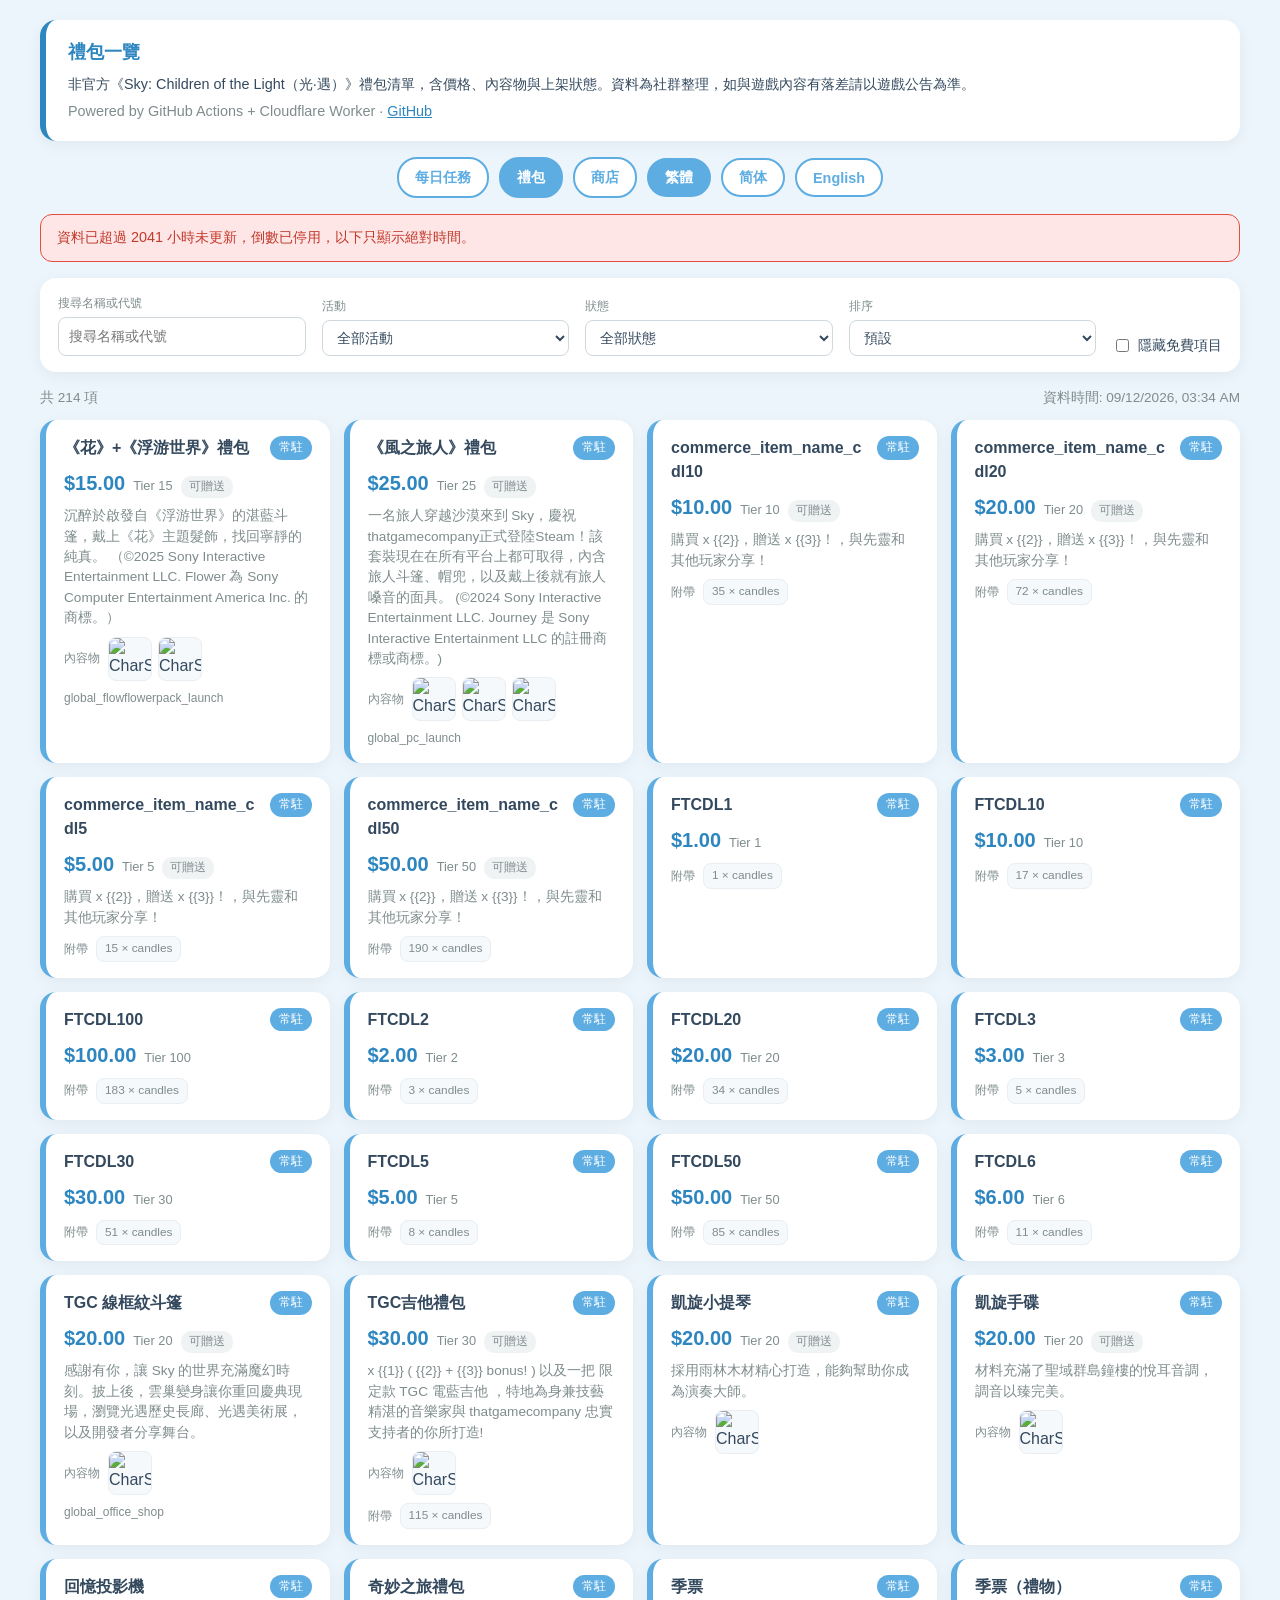
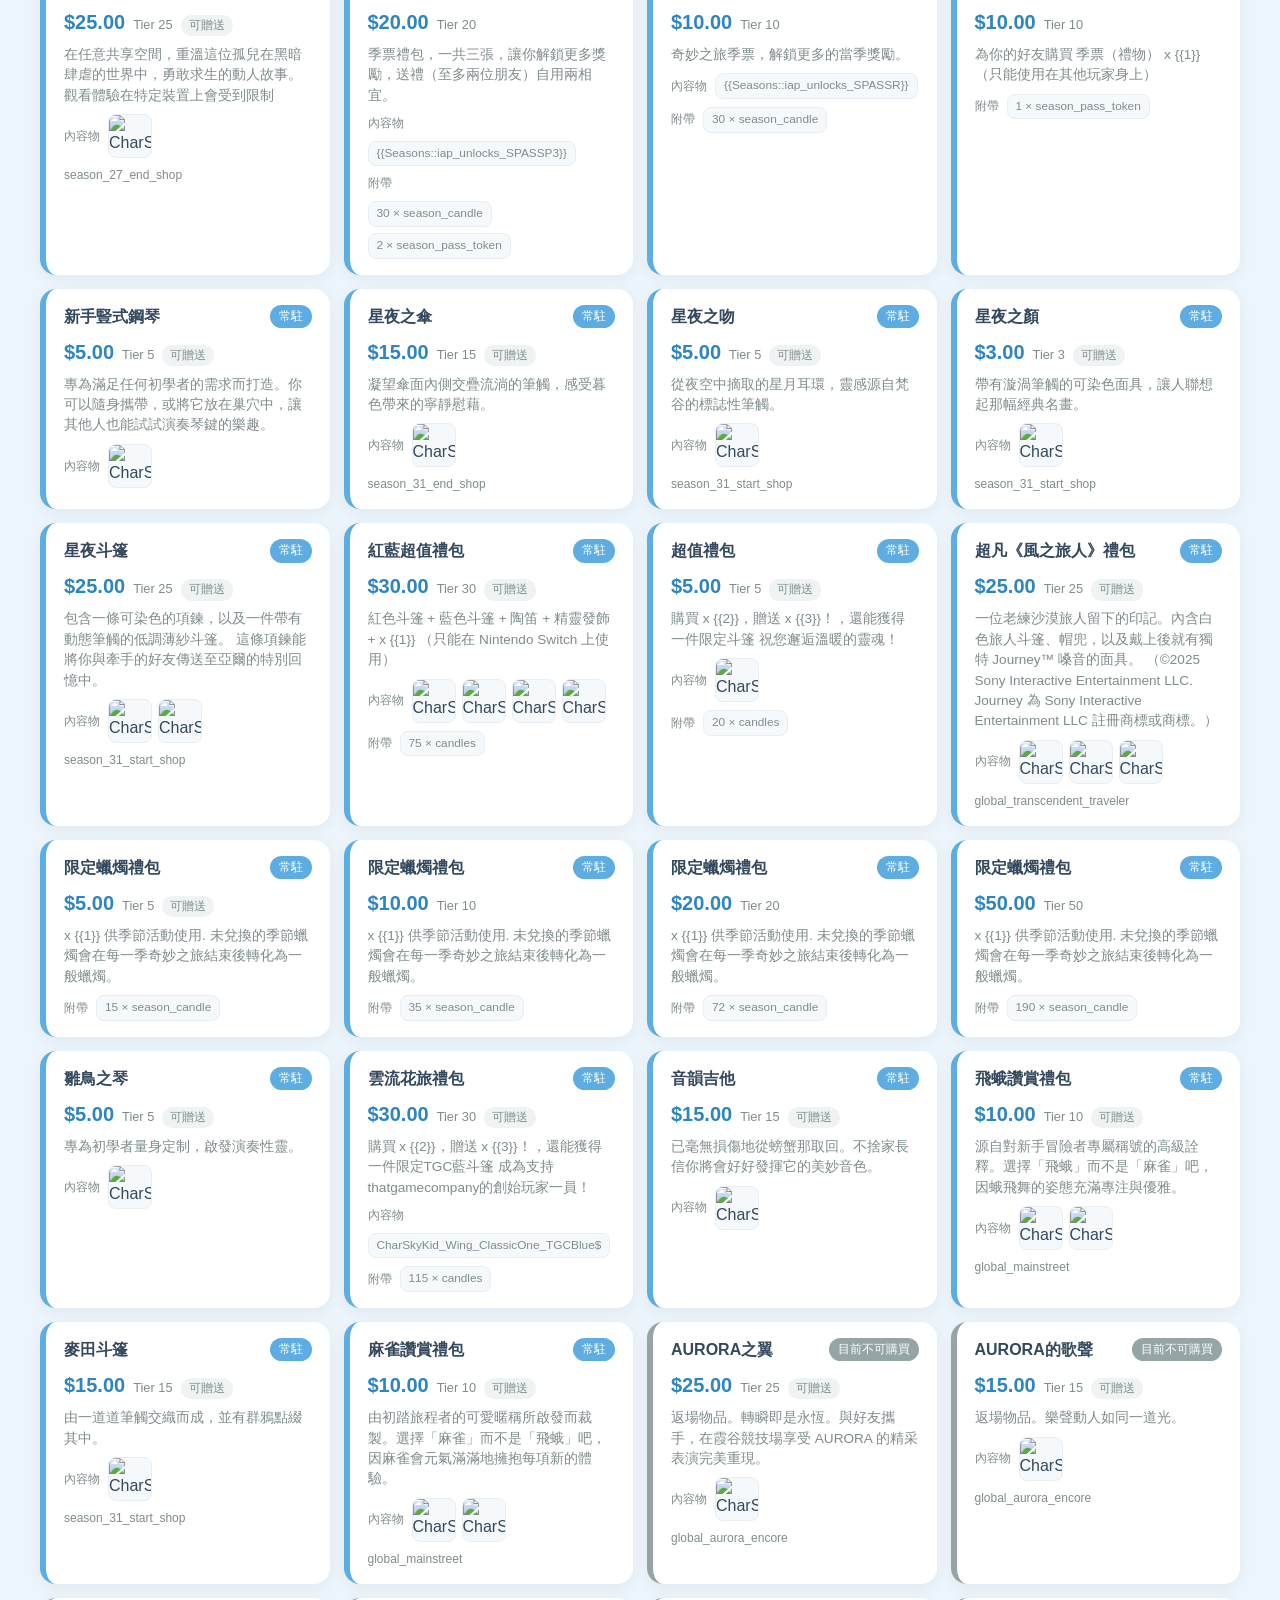
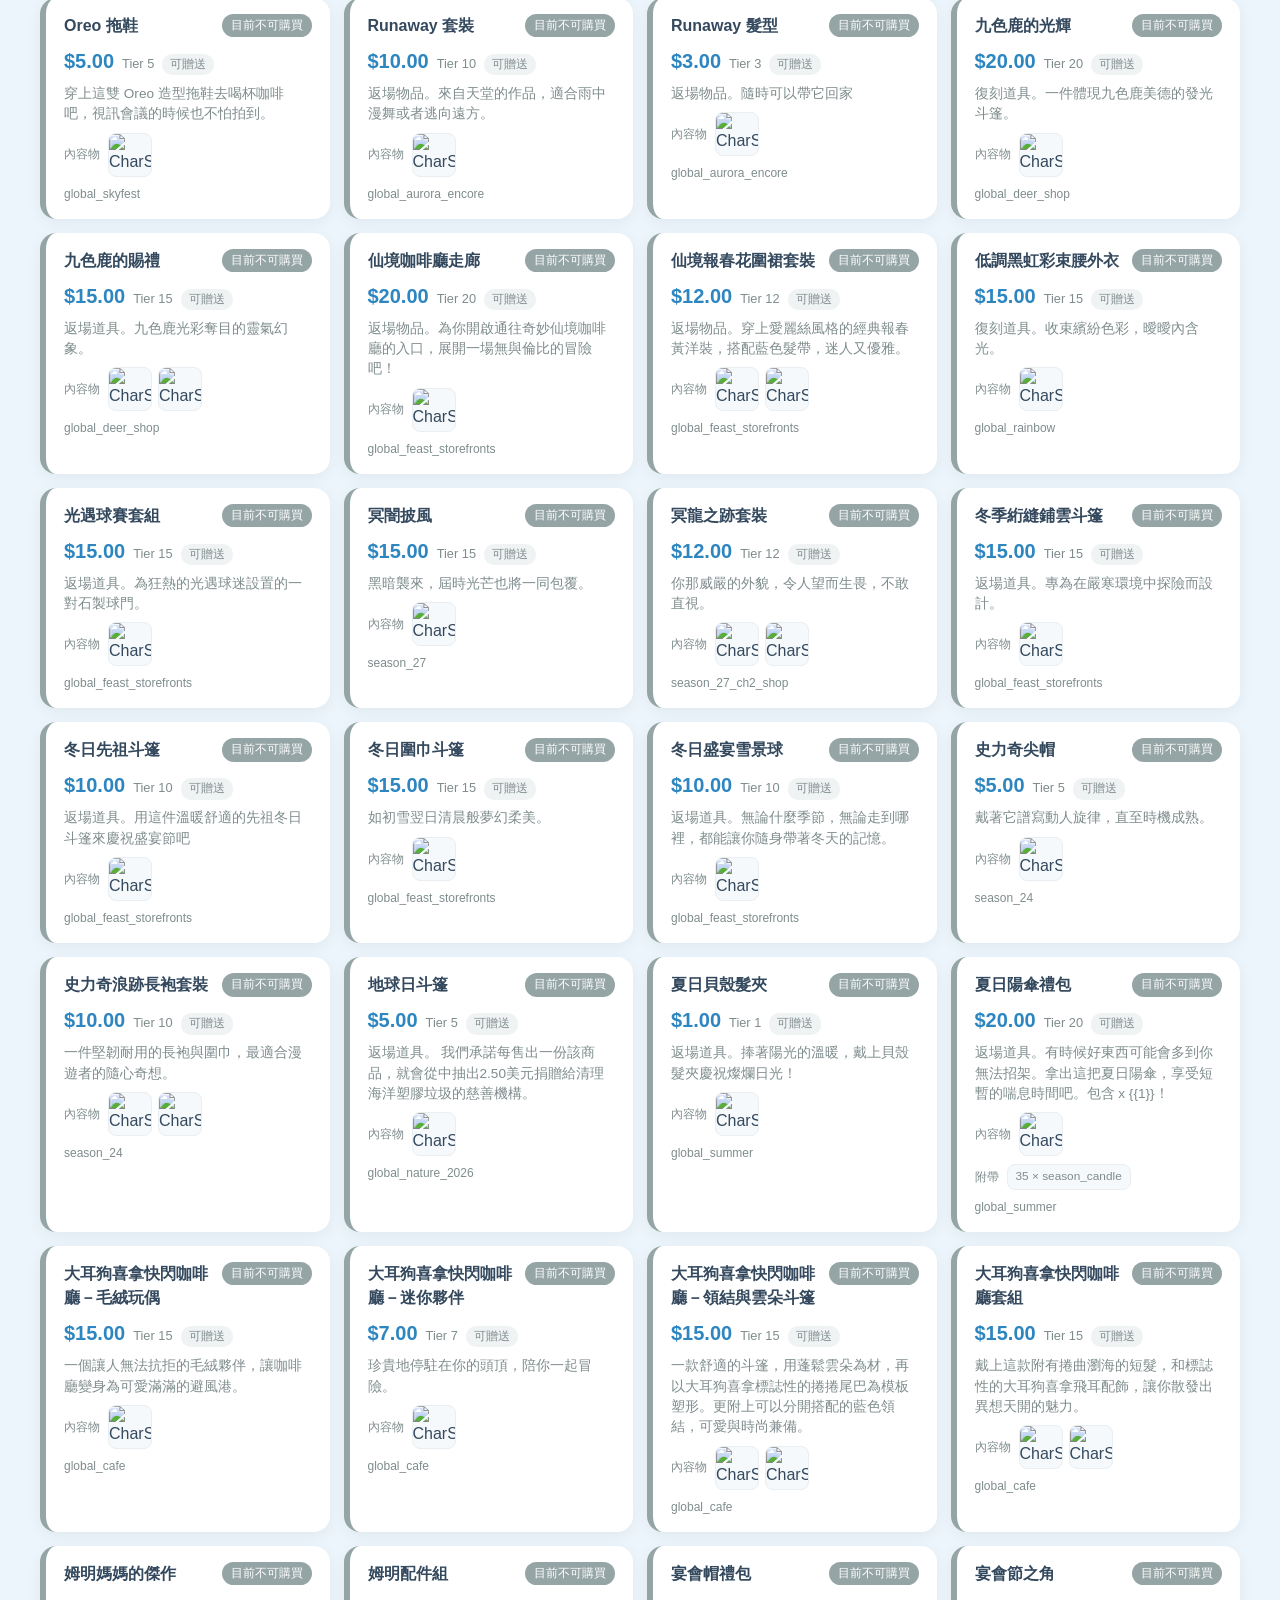
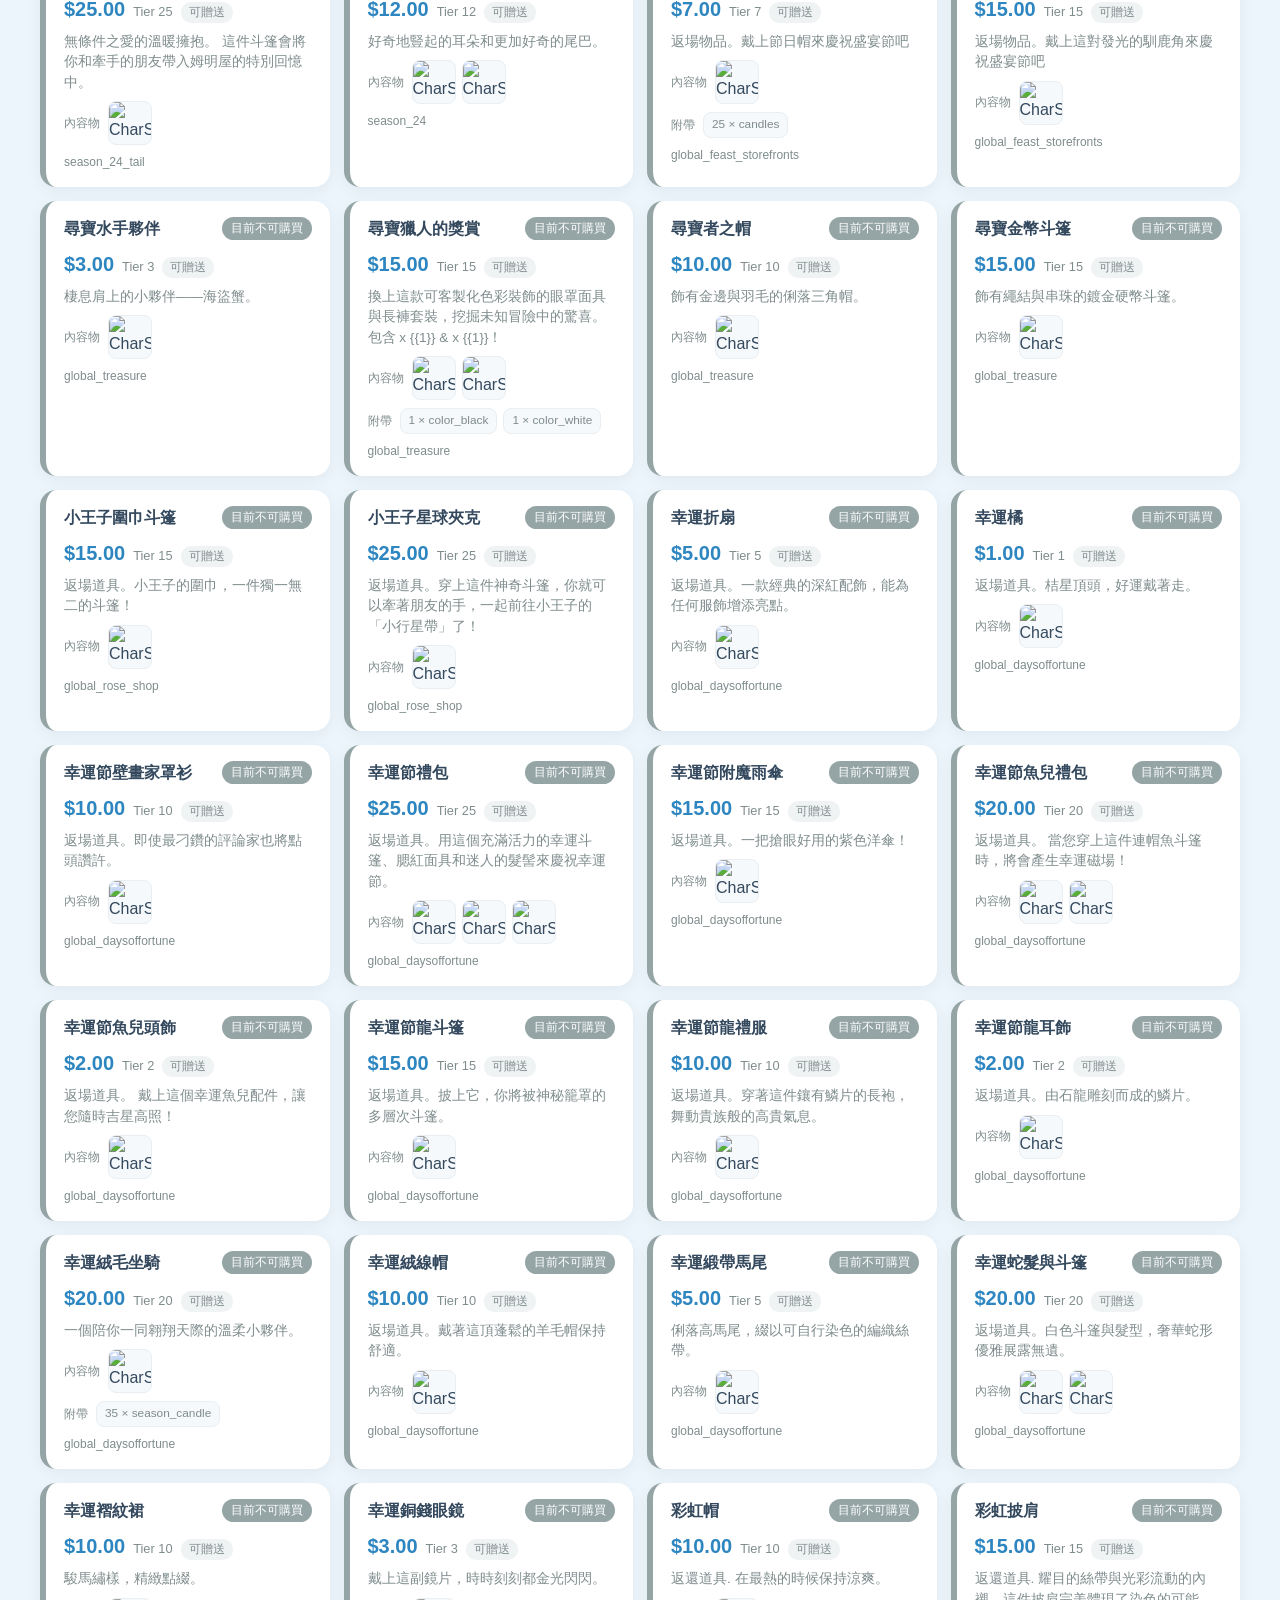
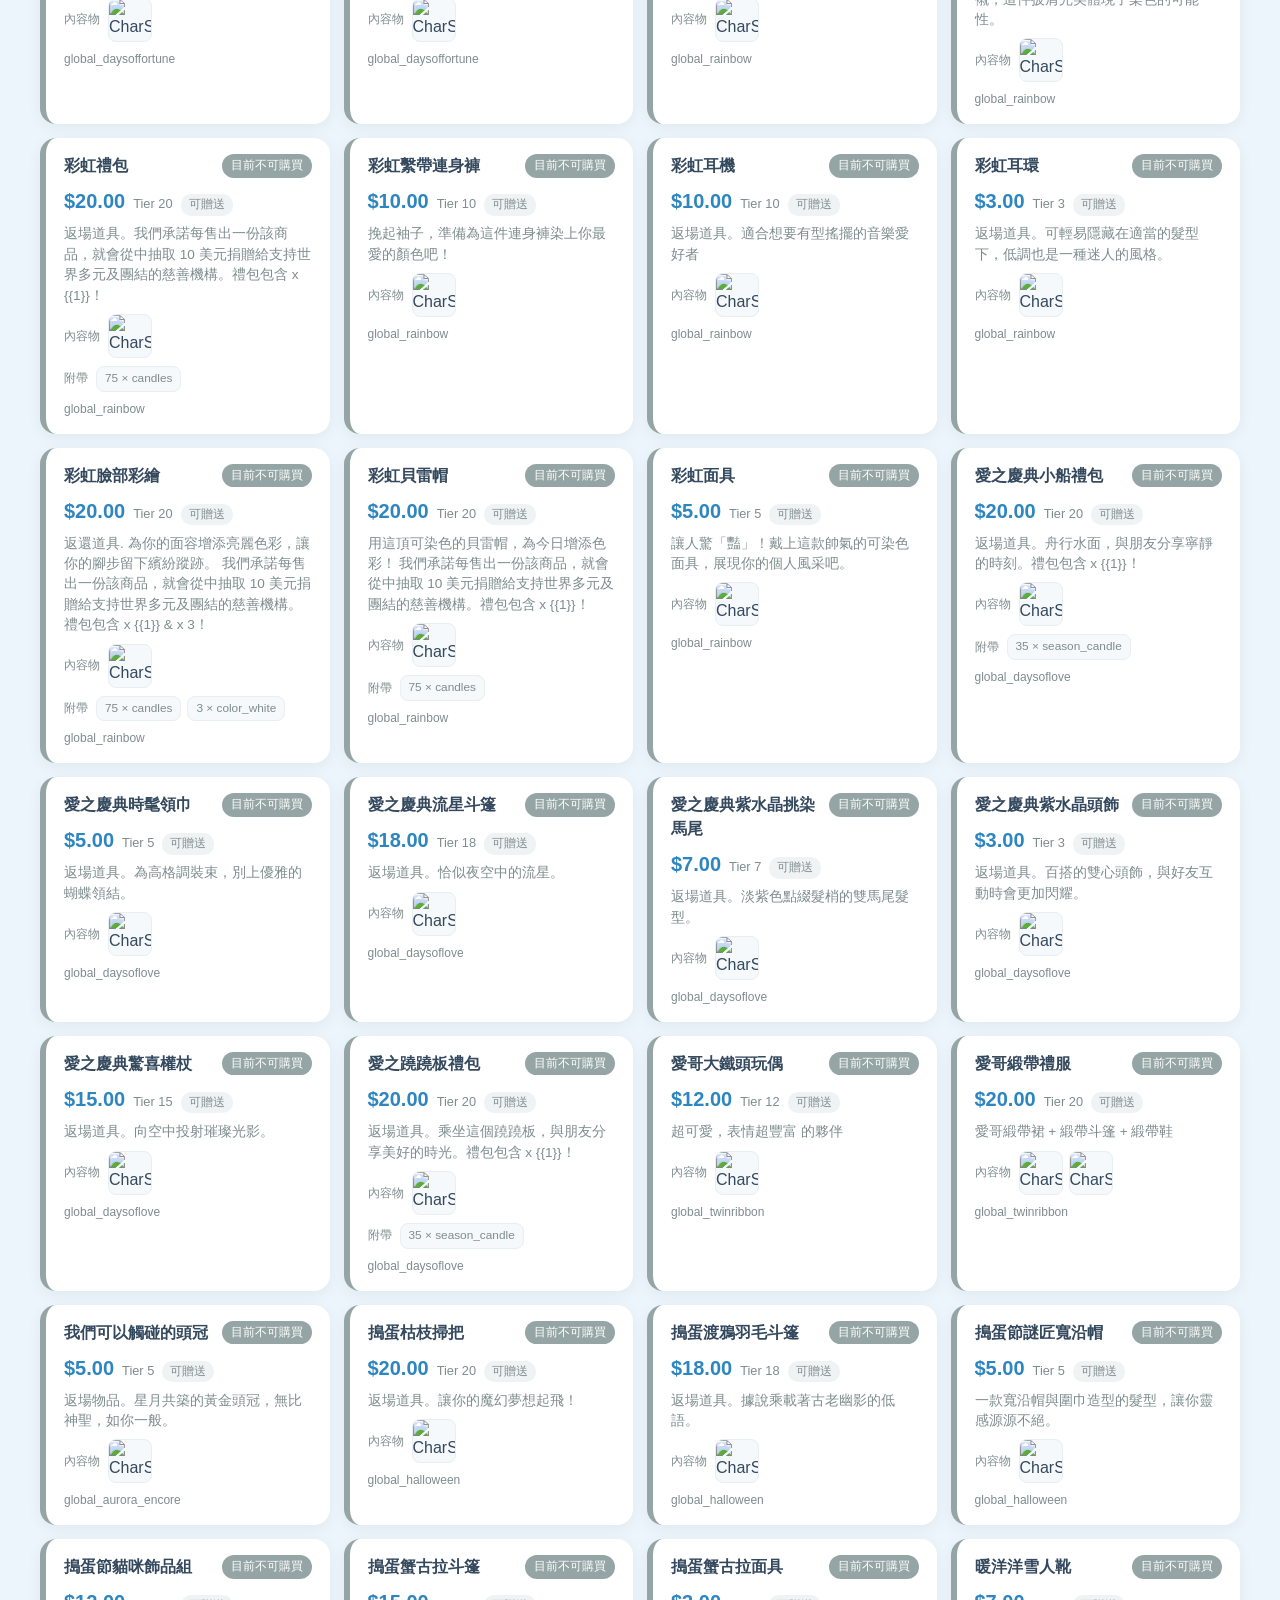
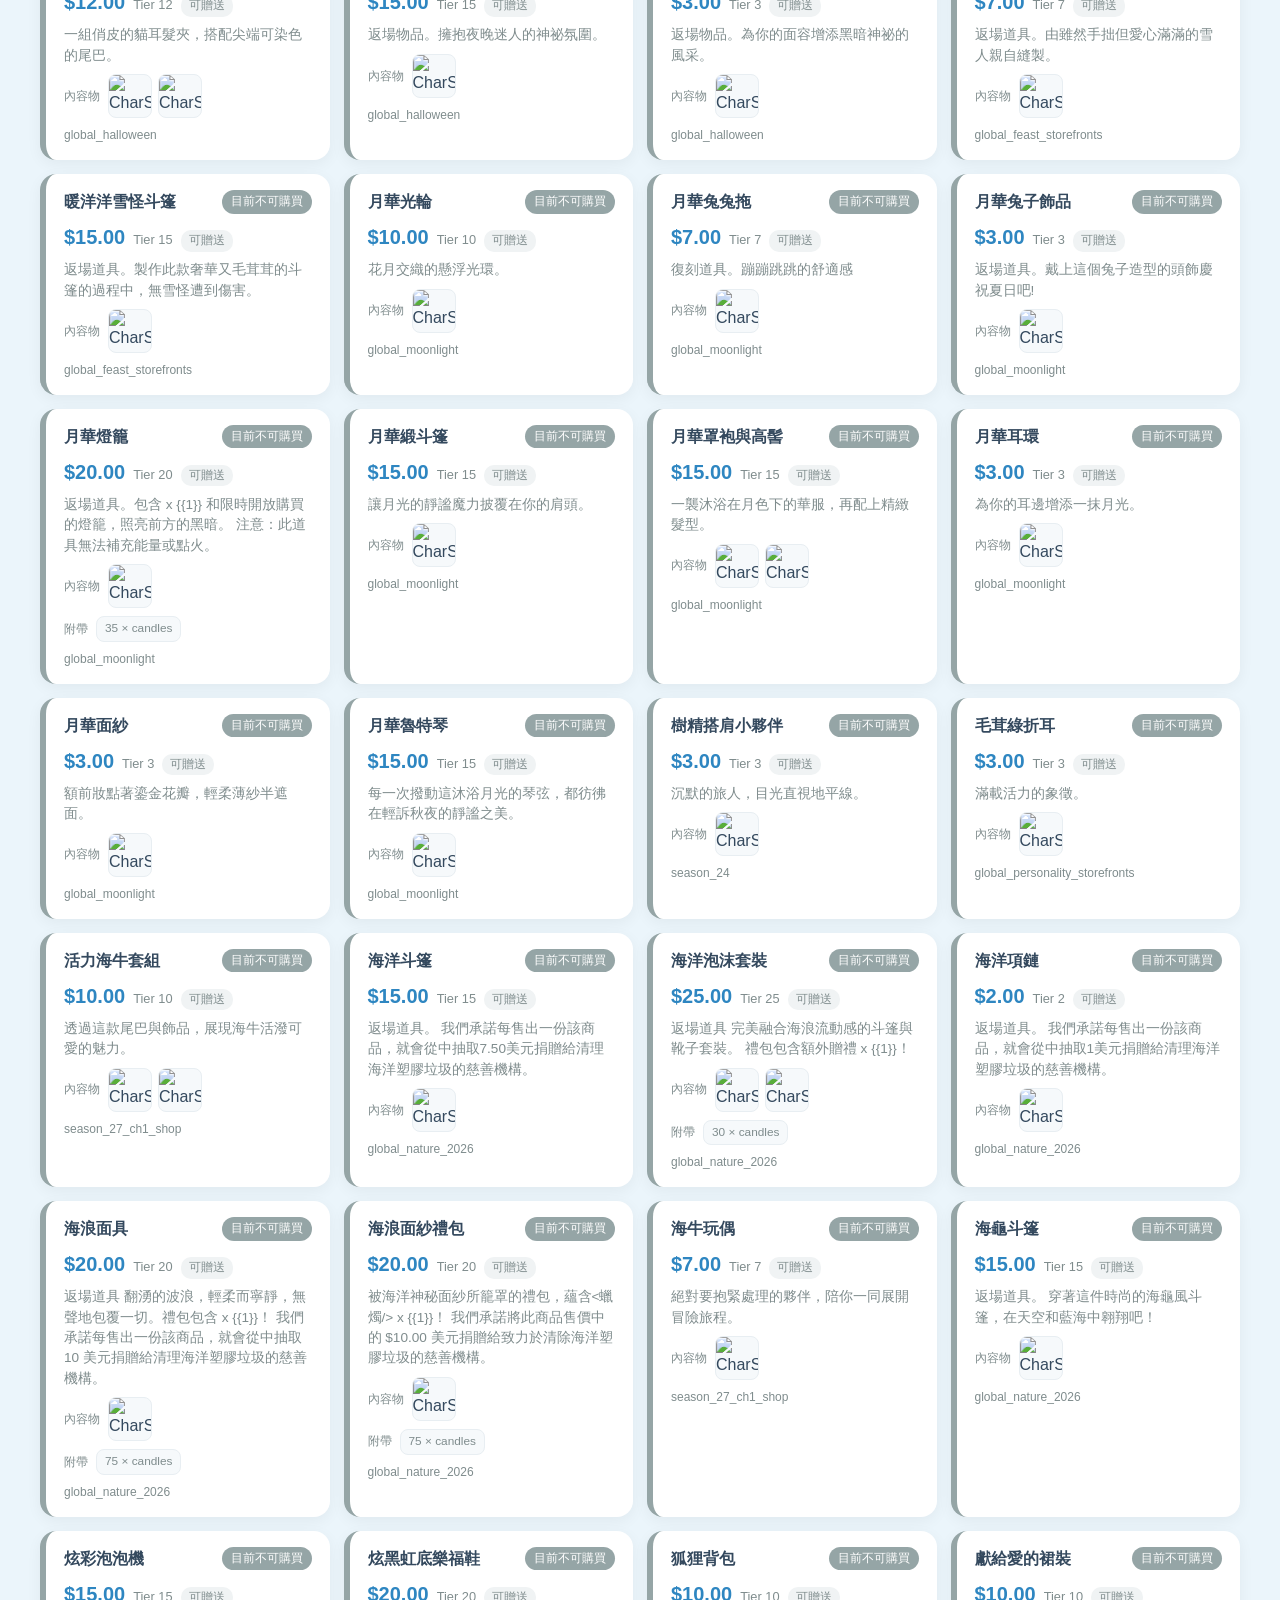
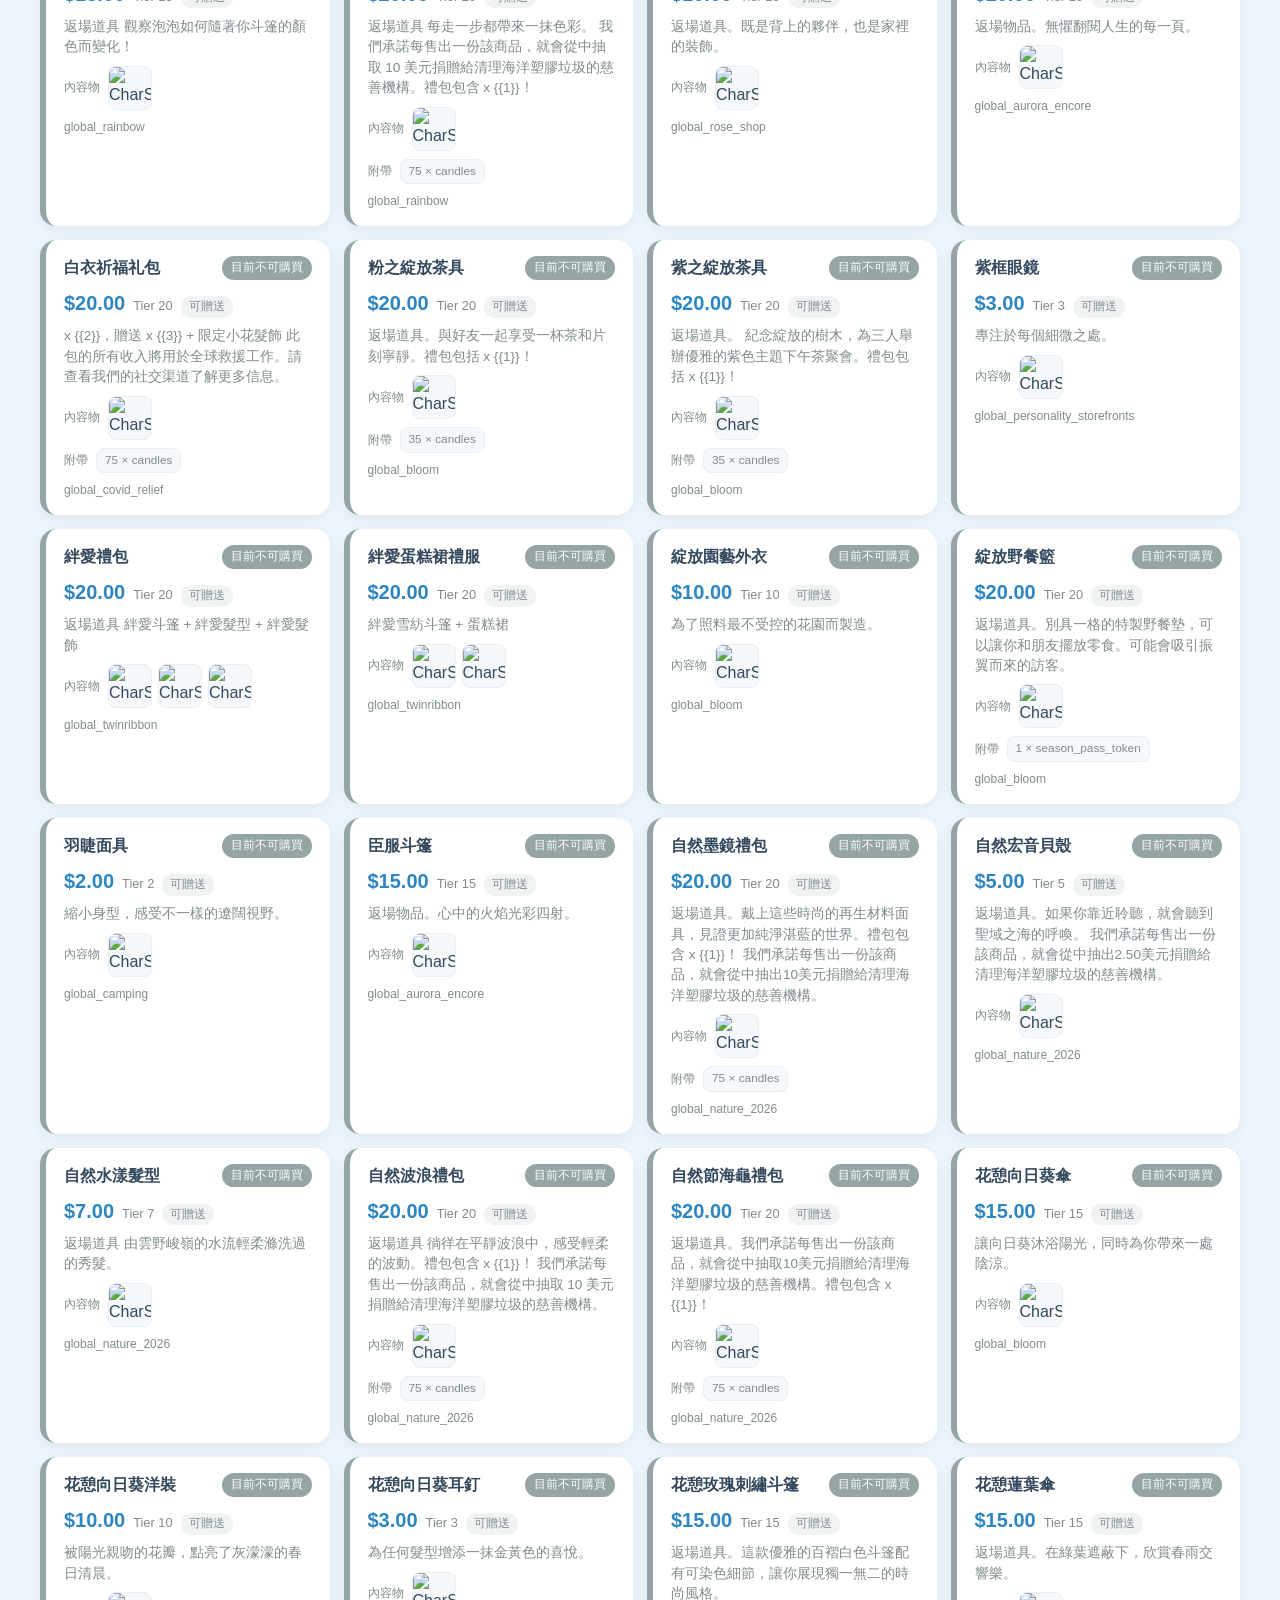
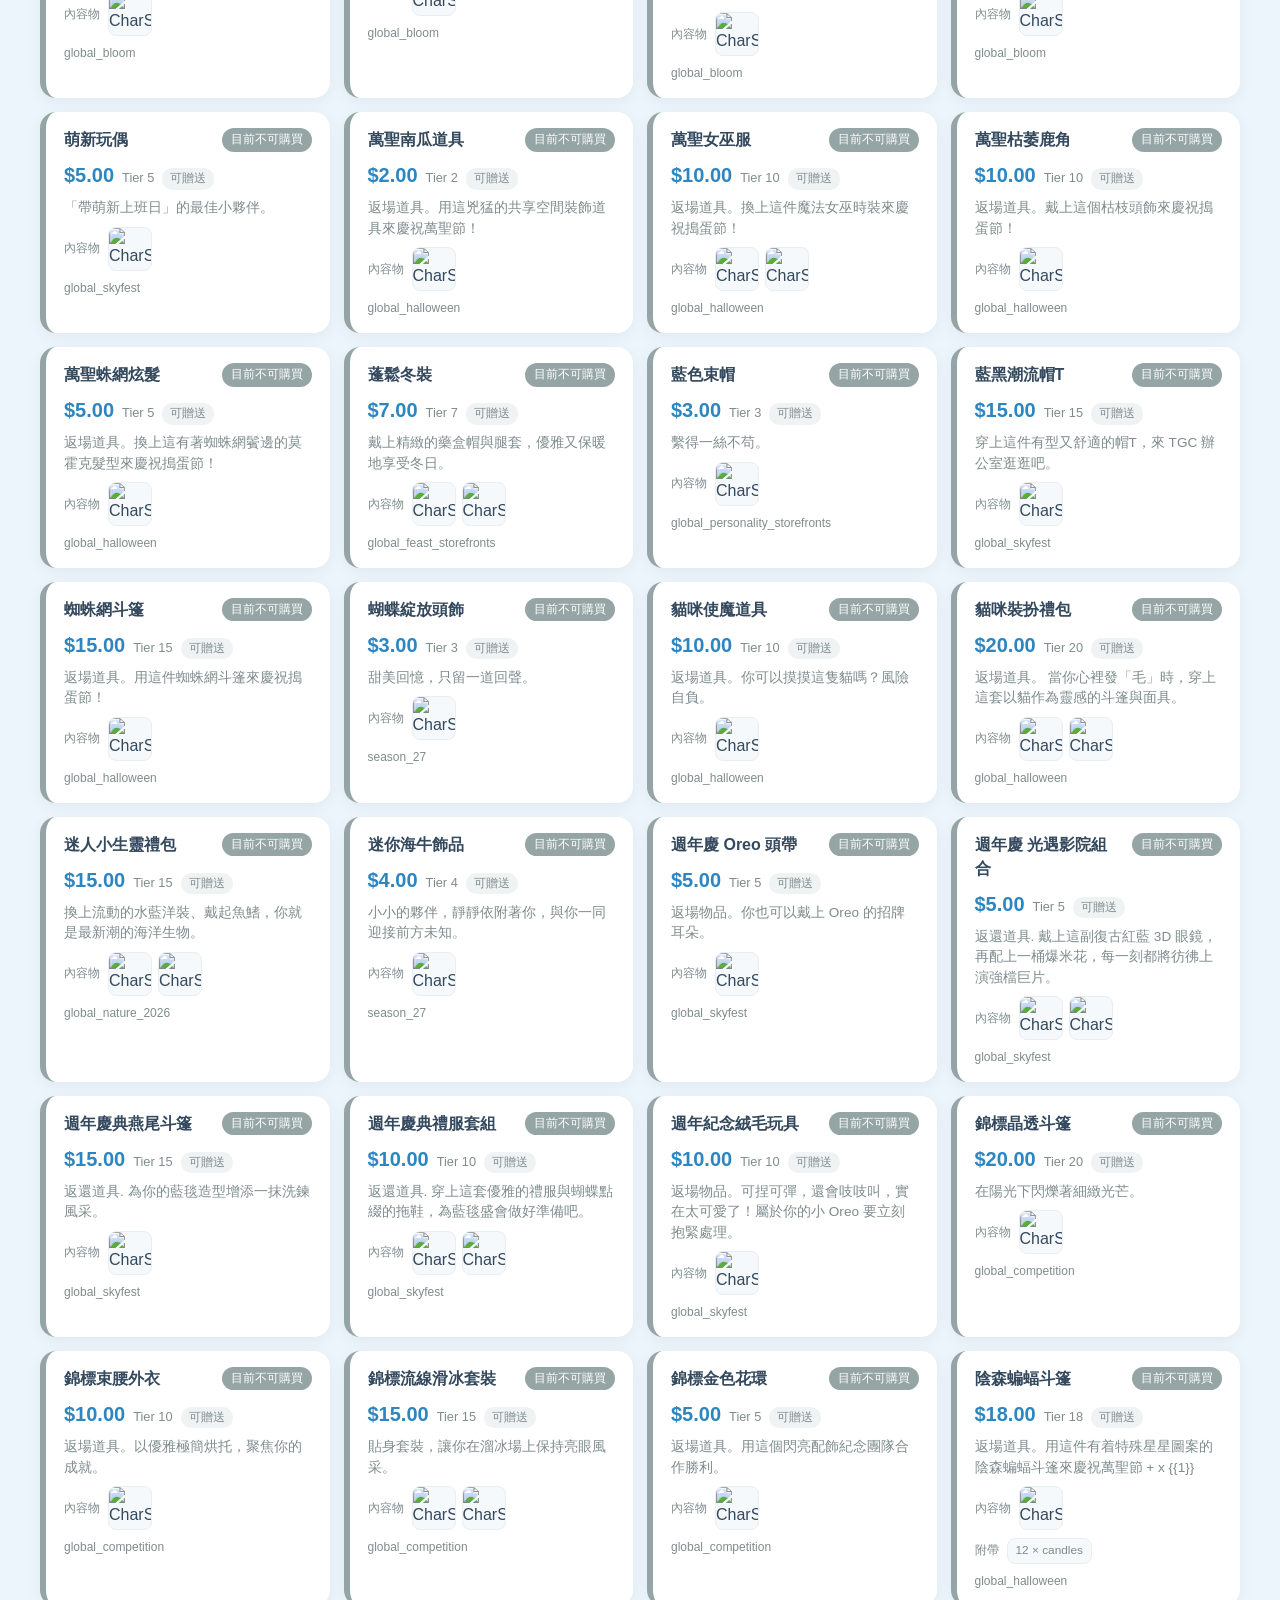
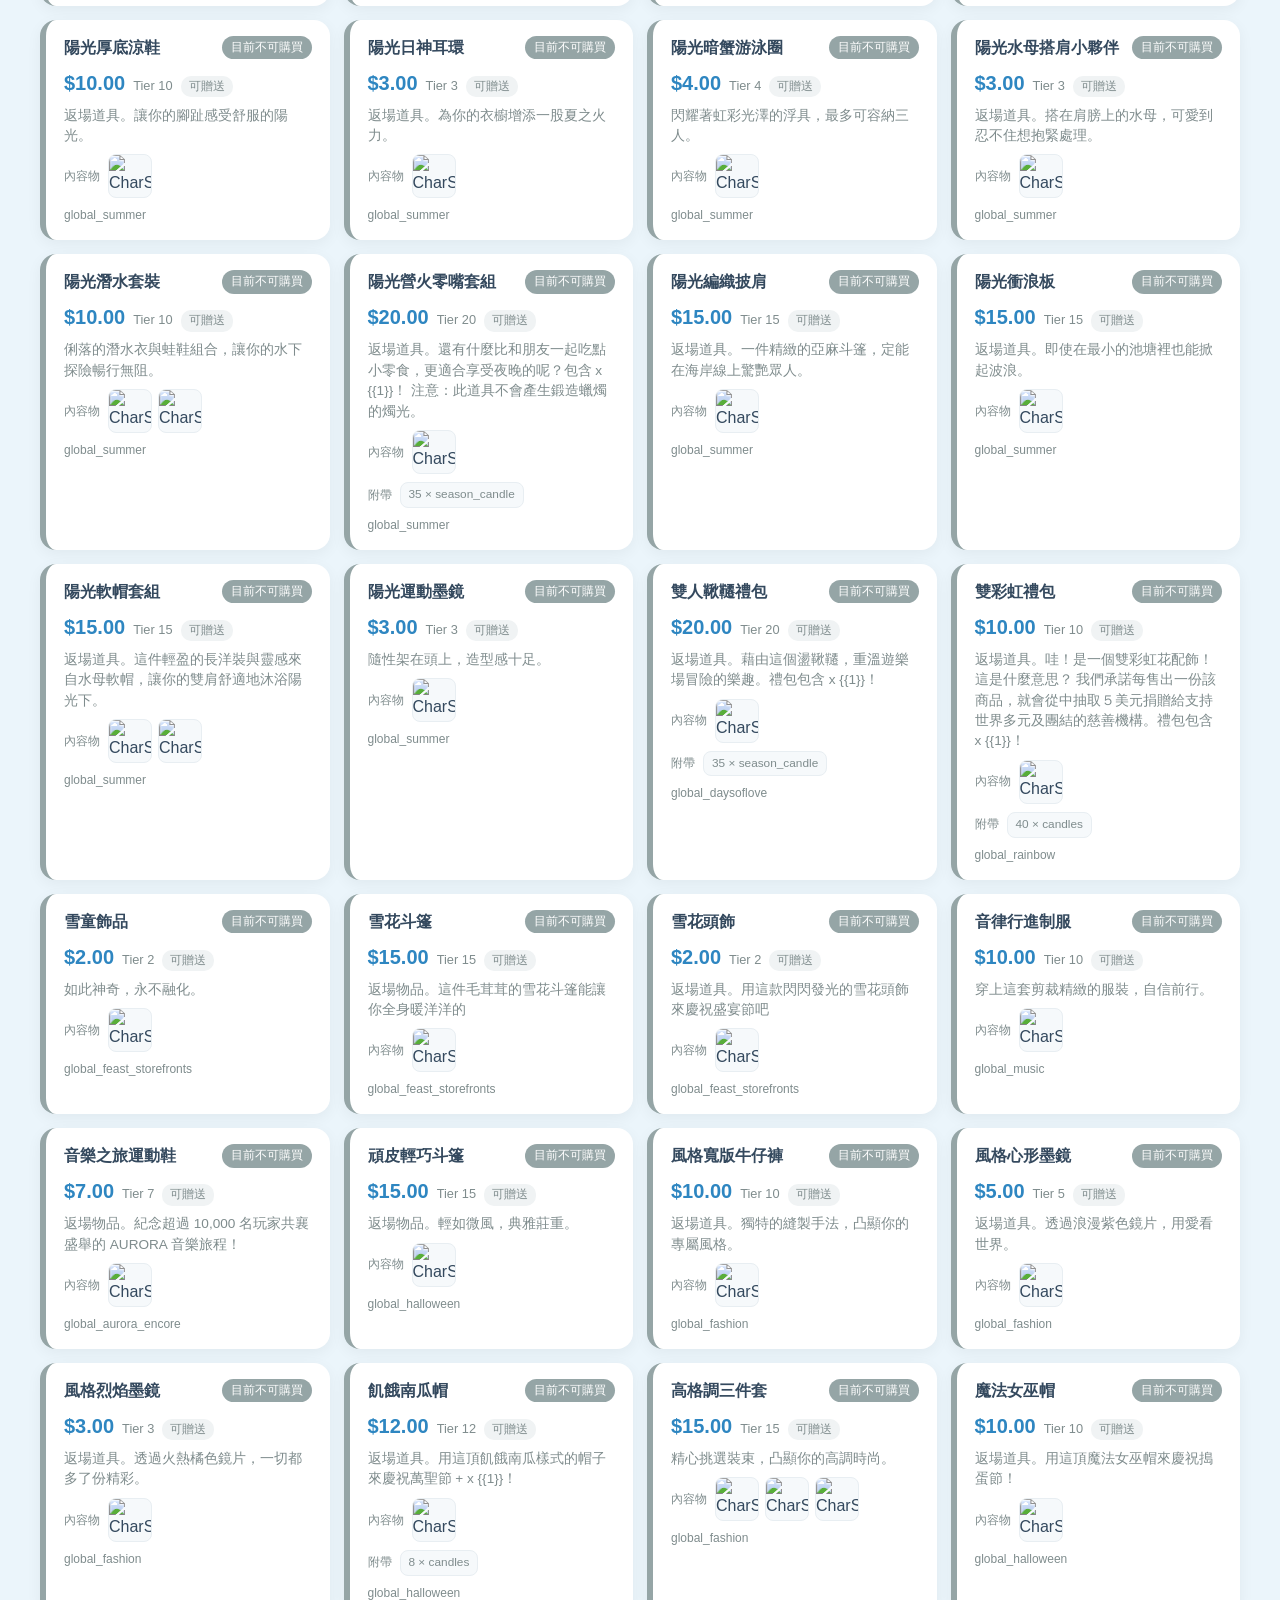
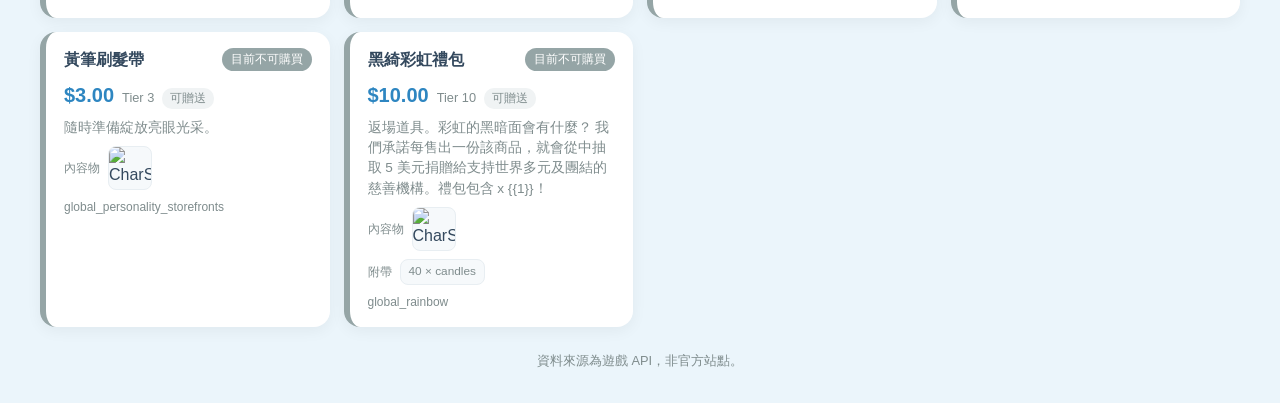
==== iap.html @ 68a7fb5c "Add New Function For sky shop and iap" ====
<!DOCTYPE html>
<html lang="zh-Hant">
<head>
<meta charset="UTF-8">
<meta name="viewport" content="width=device-width, initial-scale=1.0">
<title>禮包一覽 · Sky 每日任務追蹤</title>
<meta name="description" content="非官方《Sky: Children of the Light（光·遇）》禮包清單，含價格、內容物與上架狀態，可依活動與狀態篩選。">
<meta property="og:title" content="Sky 禮包一覽">
<meta property="og:description" content="《光·遇》禮包價格、內容物與上架狀態查詢。">
<meta property="og:type" content="website">
<link rel="stylesheet" href="assets/shop.css">
</head>
<body>
<div class="container">

  <div class="intro-card">
    <h1 data-i18n="iapTitle">禮包一覽</h1>
    <p data-i18n="iapIntro"></p>
    <p class="intro-meta">Powered by GitHub Actions + Cloudflare Worker ·
      <a href="https://github.com/voidcipher3/skyquest" target="_blank" rel="noopener">GitHub</a>
    </p>
  </div>

  <div class="top-actions">
    <nav class="nav">
      <a href="index.html" data-i18n="navQuest">每日任務</a>
      <a href="iap.html" aria-current="page" data-i18n="navIap">禮包</a>
      <a href="shop.html" data-i18n="navShop">商店</a>
    </nav>
    <div class="lang-switch">
      <button class="lang-btn" type="button" data-lang="tw">繁體</button>
      <button class="lang-btn" type="button" data-lang="cn">简体</button>
      <button class="lang-btn" type="button" data-lang="en">English</button>
    </div>
  </div>

  <div id="stale" class="stale" hidden></div>
  <div id="loading" data-i18n="loading">載入中…</div>

  <div id="content" hidden>
    <div class="controls">
      <label class="field">
        <span data-i18n="search">搜尋名稱或代號</span>
        <input id="f-q" type="search" data-i18n-ph="search">
      </label>
      <label class="field">
        <span data-i18n="filterEvent">活動</span>
        <select id="f-event"></select>
      </label>
      <label class="field">
        <span data-i18n="filterStatus">狀態</span>
        <select id="f-status"></select>
      </label>
      <label class="field">
        <span data-i18n="sortBy">排序</span>
        <select id="f-sort">
          <option value="default" data-i18n="sortDefault">預設</option>
          <option value="priceAsc" data-i18n="sortPriceAsc">價格低到高</option>
          <option value="priceDesc" data-i18n="sortPriceDesc">價格高到低</option>
          <option value="nameAsc" data-i18n="sortNameAsc">名稱</option>
        </select>
      </label>
      <label class="check">
        <input id="f-free" type="checkbox">
        <span data-i18n="hideFree">隱藏免費項目</span>
      </label>
    </div>

    <div class="status-row">
      <span id="count"></span>
      <span id="sort-note" class="sort-note"></span>
      <span id="updated"></span>
    </div>

    <div id="list" class="list"></div>
    <p class="footer" data-i18n="footerSource"></p>
  </div>

</div>

<script src="assets/shop.js"></script>
<script>
  SkyShop.init({ kind: 'iap', dataUrl: 'data/iap.json' });
</script>
</body>
</html>
---- assets/shop.css ----
/* 沿用 index.html 既有的視覺語彙（淺藍底、白卡、16px 圓角、左側色條），
   讓商店頁看起來是同一個站的一部分，而不是外掛上去的另一個網站。 */

:root {
  --primary: #5dade2;
  --accent: #f1c40f;
  --bg: #ebf5fb;
  --card-bg: #ffffff;
  --text: #34495e;
  --muted: #7f8c8d;
  --btn-active: #2e86c1;
  --line: #e8eef2;
  --active: #27ae60;
  --upcoming: #e67e22;
  --idle: #95a5a6;
}

* { box-sizing: border-box; }

body {
  font-family: 'Segoe UI', Tahoma, Geneva, Verdana, sans-serif;
  background: var(--bg);
  color: var(--text);
  margin: 0;
  padding: 20px;
  line-height: 1.5;
}

.container { width: 100%; max-width: 1200px; margin: 0 auto; }

/* --- 頁首 --- */

.intro-card {
  background: var(--card-bg);
  border-radius: 16px;
  padding: 18px 22px;
  margin-bottom: 16px;
  box-shadow: 0 4px 15px rgba(0, 0, 0, .05);
  border-left: 6px solid var(--btn-active);
}
.intro-card h1 { font-size: 1.15rem; margin: 0 0 8px; color: var(--btn-active); }
.intro-card p { margin: 0 0 6px; font-size: .9rem; }
.intro-card p:last-child { margin-bottom: 0; }
.intro-meta { font-size: .8rem; color: var(--muted); }
.intro-meta a { color: var(--btn-active); }

.top-actions {
  display: flex; justify-content: center; align-items: center;
  flex-wrap: wrap; gap: 10px; margin-bottom: 16px;
}
.nav, .lang-switch { display: flex; gap: 10px; flex-wrap: wrap; }

.nav a, .lang-btn {
  background: #fff; border: 2px solid var(--primary); color: var(--primary);
  padding: 8px 16px; border-radius: 20px; cursor: pointer;
  font-weight: bold; font-size: .9rem; text-decoration: none;
  transition: background .2s, color .2s;
}
.nav a:hover, .lang-btn:hover { background: var(--primary); color: #fff; }
.nav a[aria-current="page"], .lang-btn.active { background: var(--primary); color: #fff; }
.refresh-btn {
            background: white; border: 2px solid #e67e22; color: #e67e22;
            padding: 8px 16px; border-radius: 20px; cursor: pointer; font-weight: bold; transition: 0.2s;
        }
.refresh-btn:hover { background: #e67e22; color: white; }
.refresh-btn:disabled { opacity: 0.5; cursor: not-allowed; }

/* --- 過期橫幅 --- */

.stale {
  border-radius: 12px; padding: 12px 16px; margin-bottom: 16px;
  font-size: .9rem; border: 1px solid;
}
.stale-warn { background: #fff8e1; color: #8a6d00; border-color: #f1c40f; }
.stale-severe { background: #ffe6e6; color: #c0392b; border-color: #e74c3c; }

/* --- 篩選列 --- */

.controls {
  background: var(--card-bg); border-radius: 16px; padding: 16px 18px;
  box-shadow: 0 4px 15px rgba(0, 0, 0, .05); margin-bottom: 16px;
  display: flex; flex-wrap: wrap; gap: 12px 16px; align-items: flex-end;
}
.field { display: flex; flex-direction: column; gap: 4px; flex: 1 1 150px; min-width: 140px; }
.field > span { font-size: .78rem; color: var(--muted); }
.field select, .field input[type="search"] {
  padding: 8px 10px; border: 1px solid #cfd8dd; border-radius: 8px;
  font: inherit; font-size: .88rem; background: #fff; color: var(--text);
}
.field select:focus-visible, .field input:focus-visible,
.nav a:focus-visible, .lang-btn:focus-visible {
  outline: 3px solid var(--btn-active); outline-offset: 2px;
}
.check { flex: 0 0 auto; display: flex; align-items: center; gap: 6px; font-size: .88rem; }
.status-row {
  display: flex; justify-content: space-between; align-items: center;
  flex-wrap: wrap; gap: 8px; margin-bottom: 12px;
  font-size: .85rem; color: var(--muted);
}
.sort-note { color: var(--upcoming); }

/* --- 項目卡 --- */

.list {
  display: grid; gap: 14px;
  grid-template-columns: repeat(auto-fill, minmax(280px, 1fr));
}
.item {
  background: var(--card-bg); border-radius: 16px; padding: 16px 18px;
  box-shadow: 0 4px 15px rgba(0, 0, 0, .05);
  border-left: 6px solid var(--idle);
  display: flex; flex-direction: column; gap: 8px;
}
.item:has(.chip-active) { border-left-color: var(--active); }
.item:has(.chip-upcoming) { border-left-color: var(--upcoming); }
.item:has(.chip-permanent) { border-left-color: var(--primary); }

.item-head { display: flex; justify-content: space-between; align-items: flex-start; gap: 10px; }
.item-name { margin: 0; font-size: 1rem; font-weight: 600; word-break: break-word; }
.item-desc { margin: 0; font-size: .85rem; color: var(--muted); }

.chip {
  flex: 0 0 auto; font-size: .72rem; padding: 3px 9px;
  border-radius: 12px; white-space: nowrap; color: #fff;
}
.chip-active { background: var(--active); }
.chip-upcoming { background: var(--upcoming); }
.chip-permanent { background: var(--primary); }
.chip-unscheduled { background: var(--idle); cursor: help; }

.price { display: flex; align-items: baseline; gap: 8px; flex-wrap: wrap; }
.price-main { font-size: 1.25rem; font-weight: 700; color: var(--btn-active); }
.price-main.free { color: var(--active); font-size: 1rem; }
.price-sub { font-size: .8rem; color: var(--muted); }
.tag {
  font-size: .72rem; padding: 2px 8px; border-radius: 10px;
  background: #f0f3f4; color: var(--muted);
}
.limit { font-size: .82rem; color: var(--text); }

/* --- 資產（圖片或原文） --- */

.assets { display: flex; align-items: center; gap: 8px; flex-wrap: wrap; }
.assets-label { font-size: .78rem; color: var(--muted); flex: 0 0 auto; }
.assets-strip { display: flex; gap: 6px; flex-wrap: wrap; align-items: center; }
.asset-img {
  width: 44px; height: 44px; object-fit: contain;
  background: #f6f9fb; border: 1px solid var(--line); border-radius: 8px;
}
/* 沒有圖片時顯示原始資產名 —— 不放破圖，也不留空白。 */
.asset-text {
  font-size: .74rem; padding: 3px 8px; border-radius: 8px;
  background: #f6f9fb; border: 1px solid var(--line);
  color: var(--muted); word-break: break-all;
}

/* --- 時間 --- */

.timing { display: flex; gap: 8px; flex-wrap: wrap; align-items: baseline; font-size: .8rem; }
.countdown { font-weight: 600; color: var(--btn-active); }
.cycle { color: var(--text); }
/* 倒數用的是裝置時鐘，所以永遠並排顯示絕對時刻供對照。 */
.abs { color: var(--muted); }

.meta { font-size: .75rem; color: var(--muted); word-break: break-all; }

.empty { grid-column: 1 / -1; text-align: center; color: var(--muted); padding: 40px 0; }
.footer { text-align: center; color: var(--muted); font-size: .8rem; margin-top: 24px; }

@media (max-width: 560px) {
  body { padding: 12px; }
  .list { grid-template-columns: 1fr; }
}

@media (prefers-reduced-motion: reduce) {
  * { transition: none !important; }
}
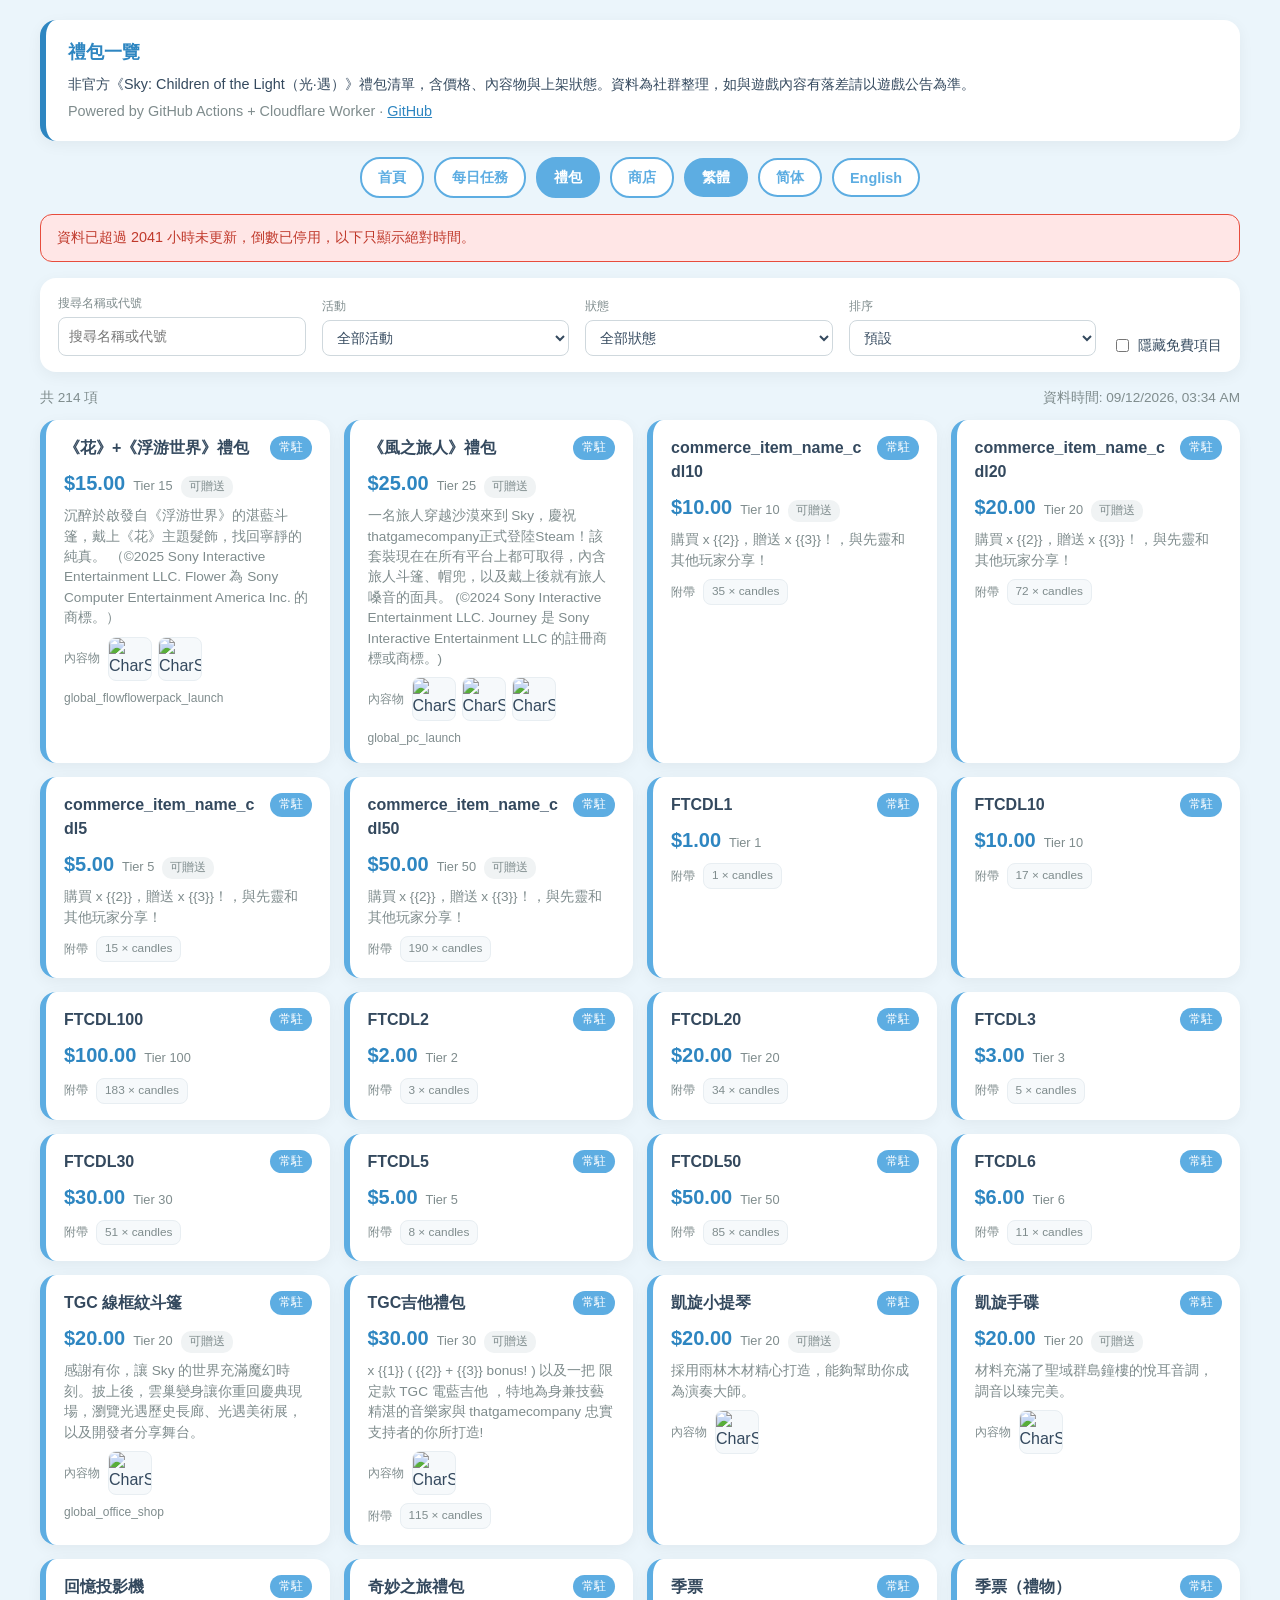
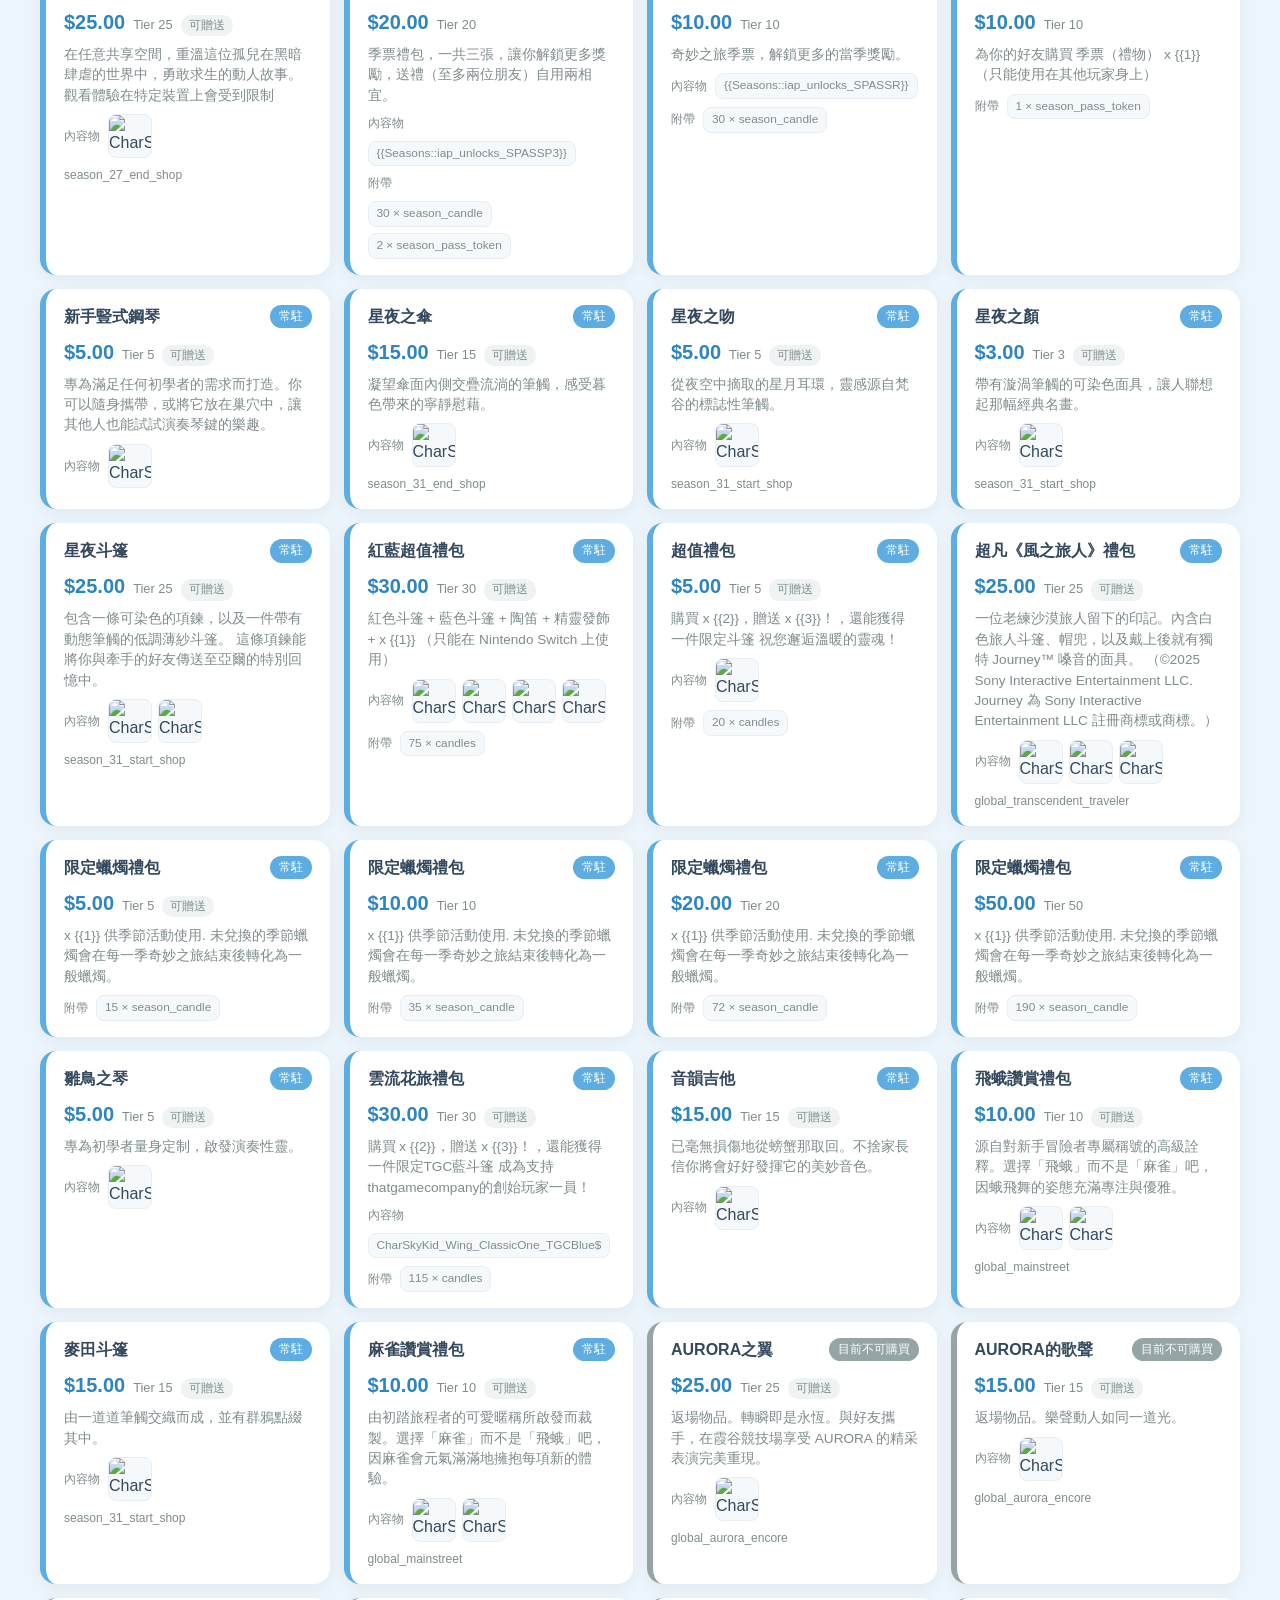
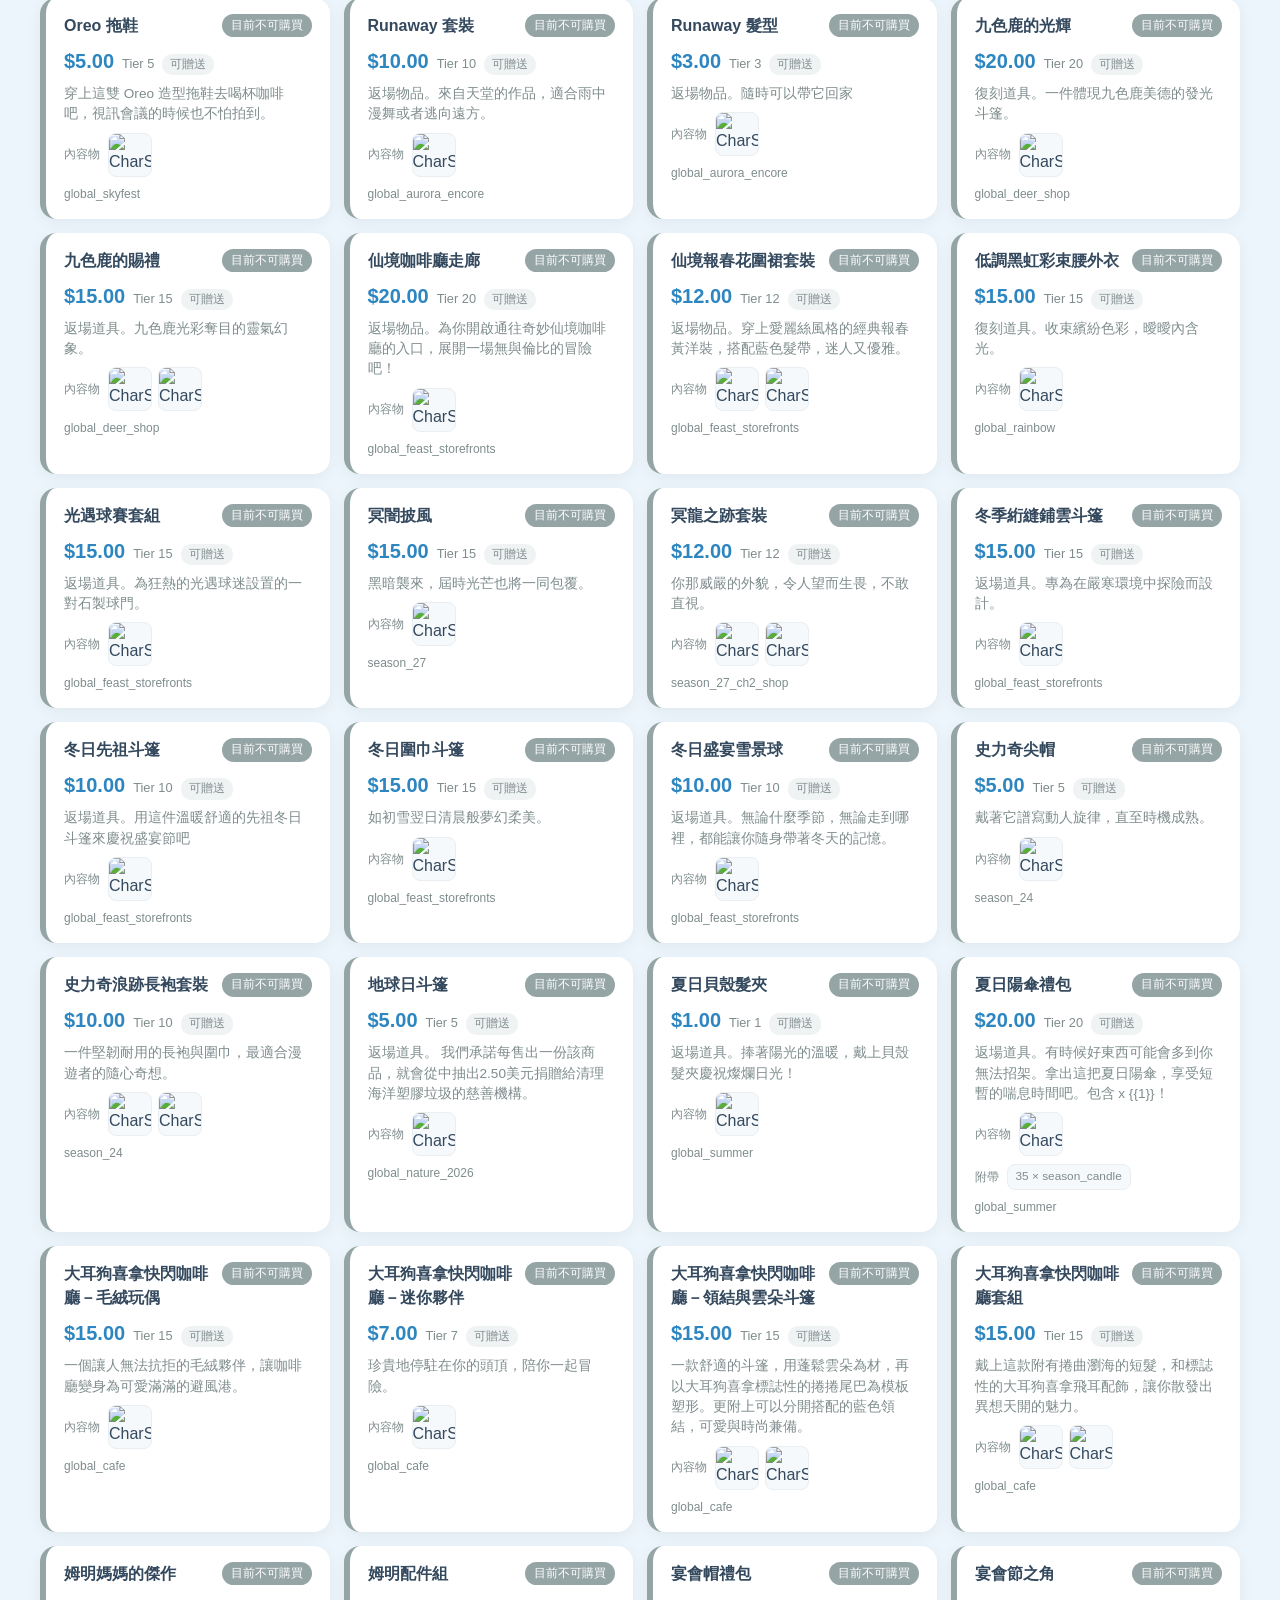
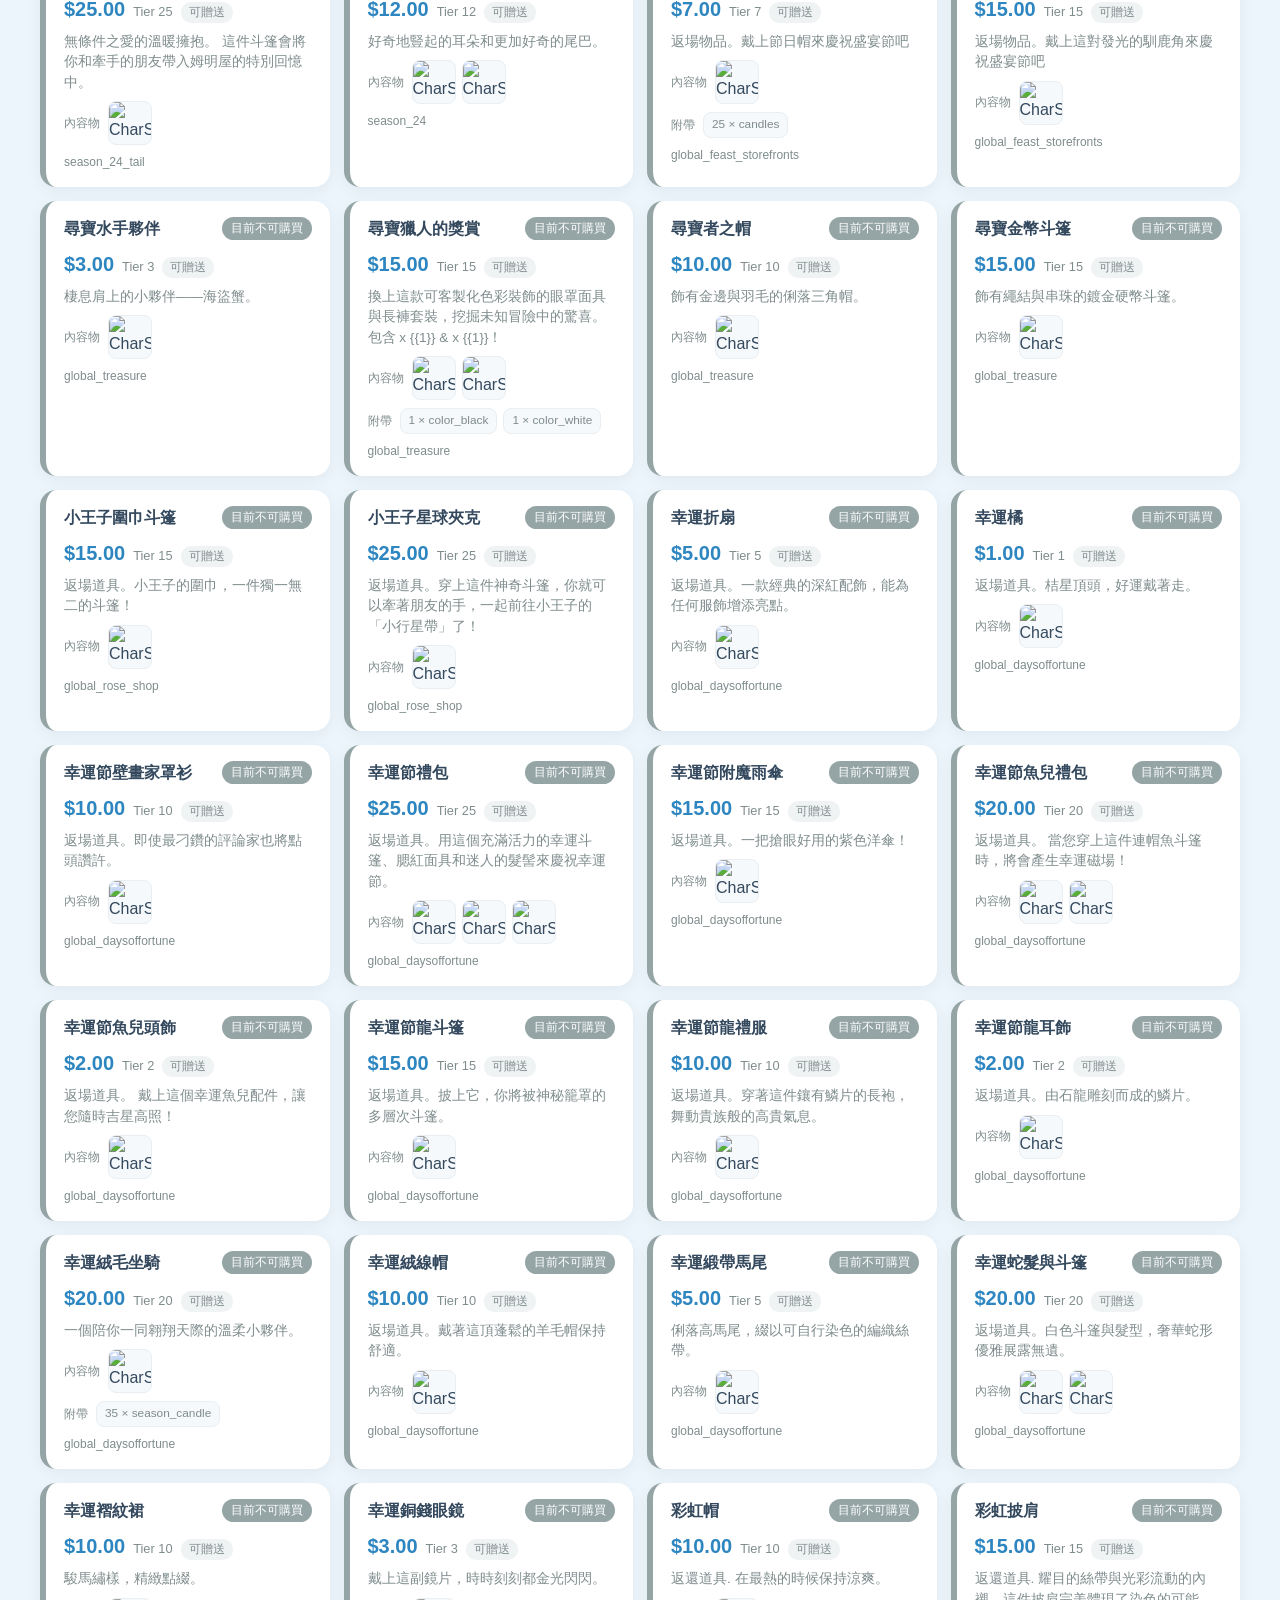
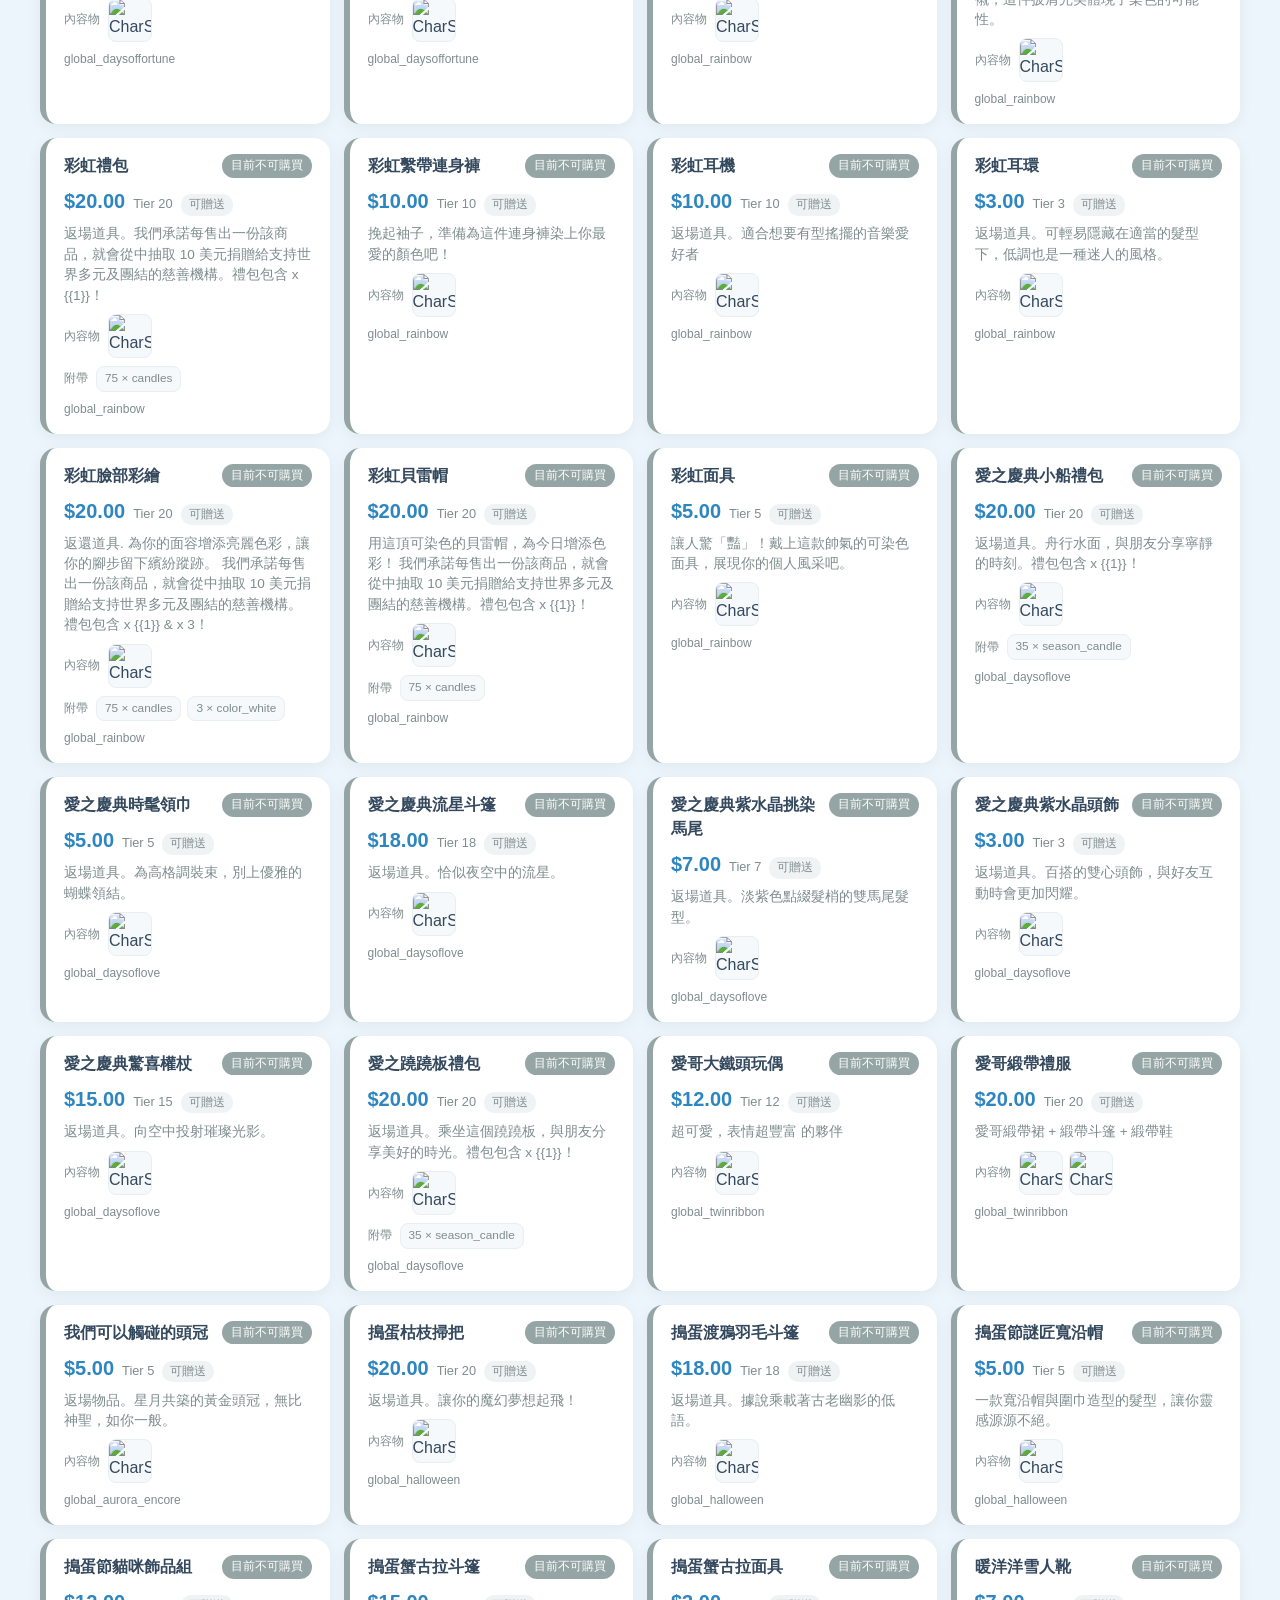
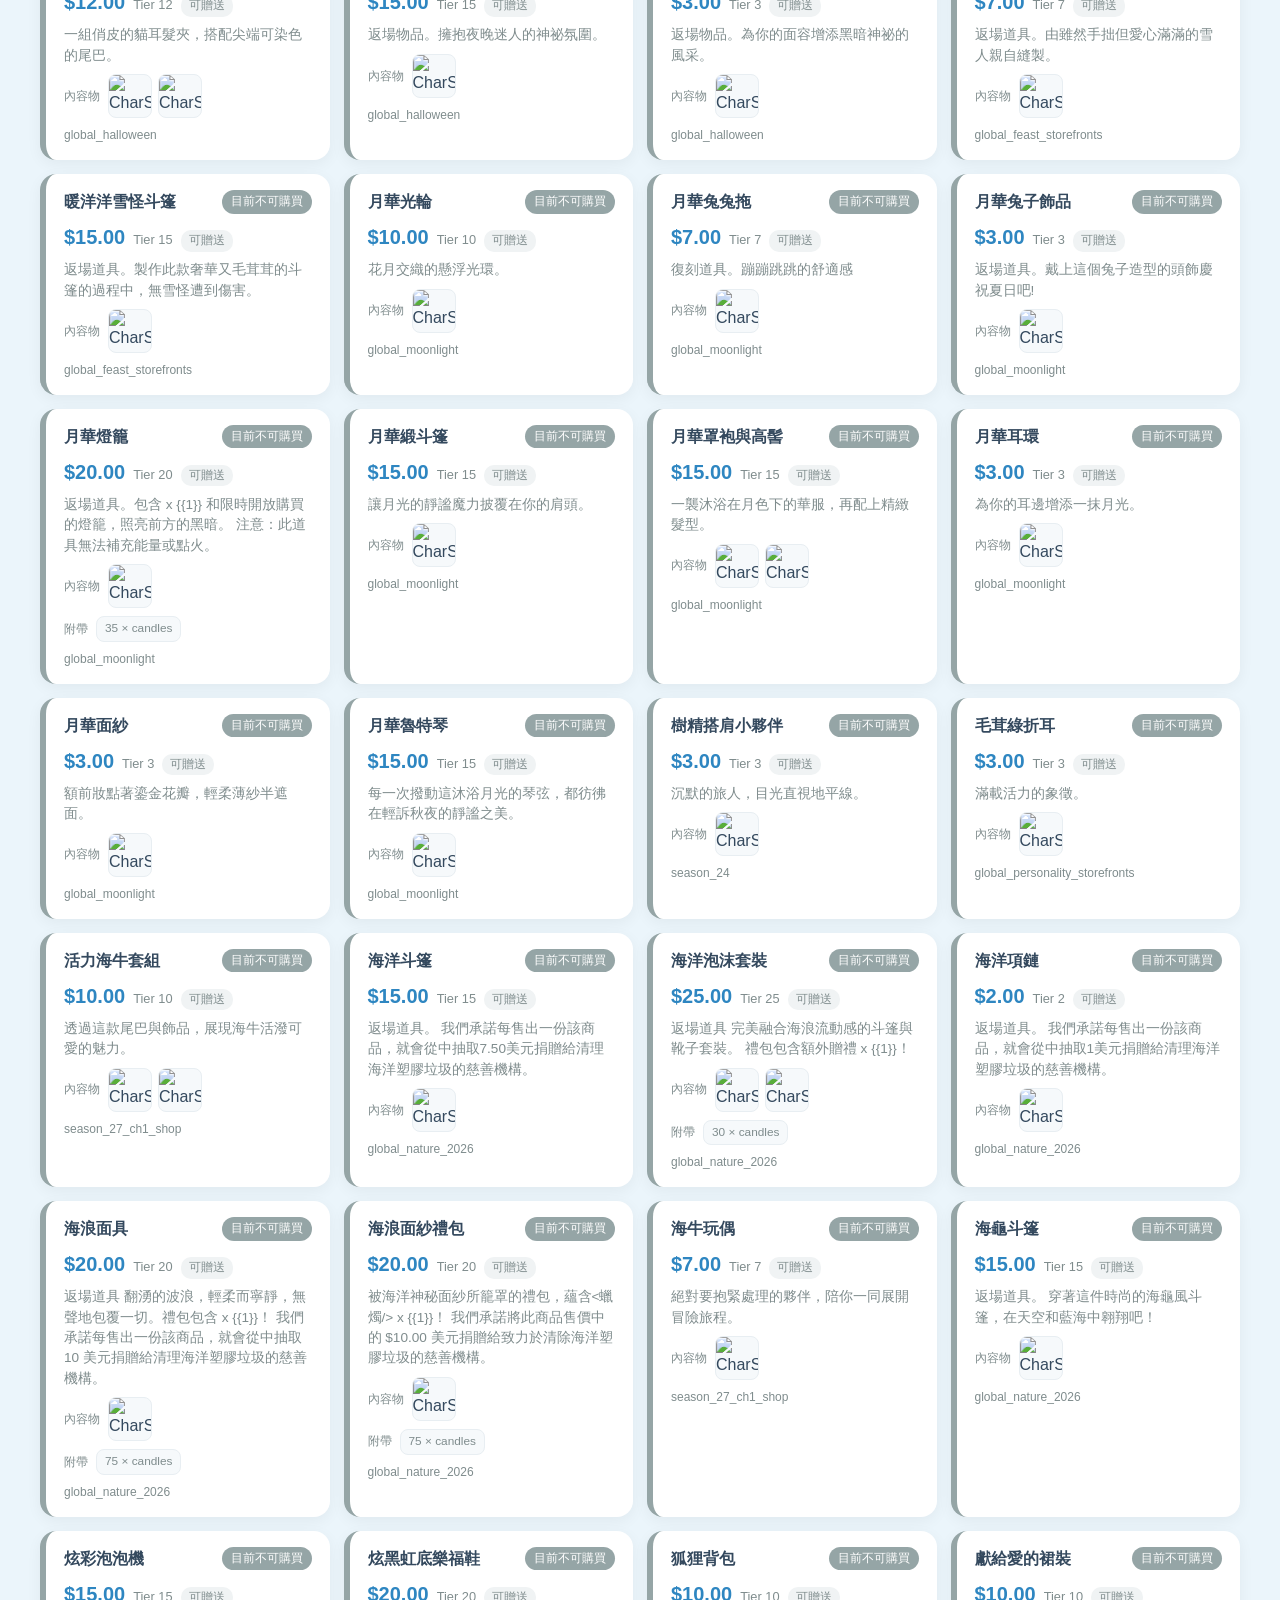
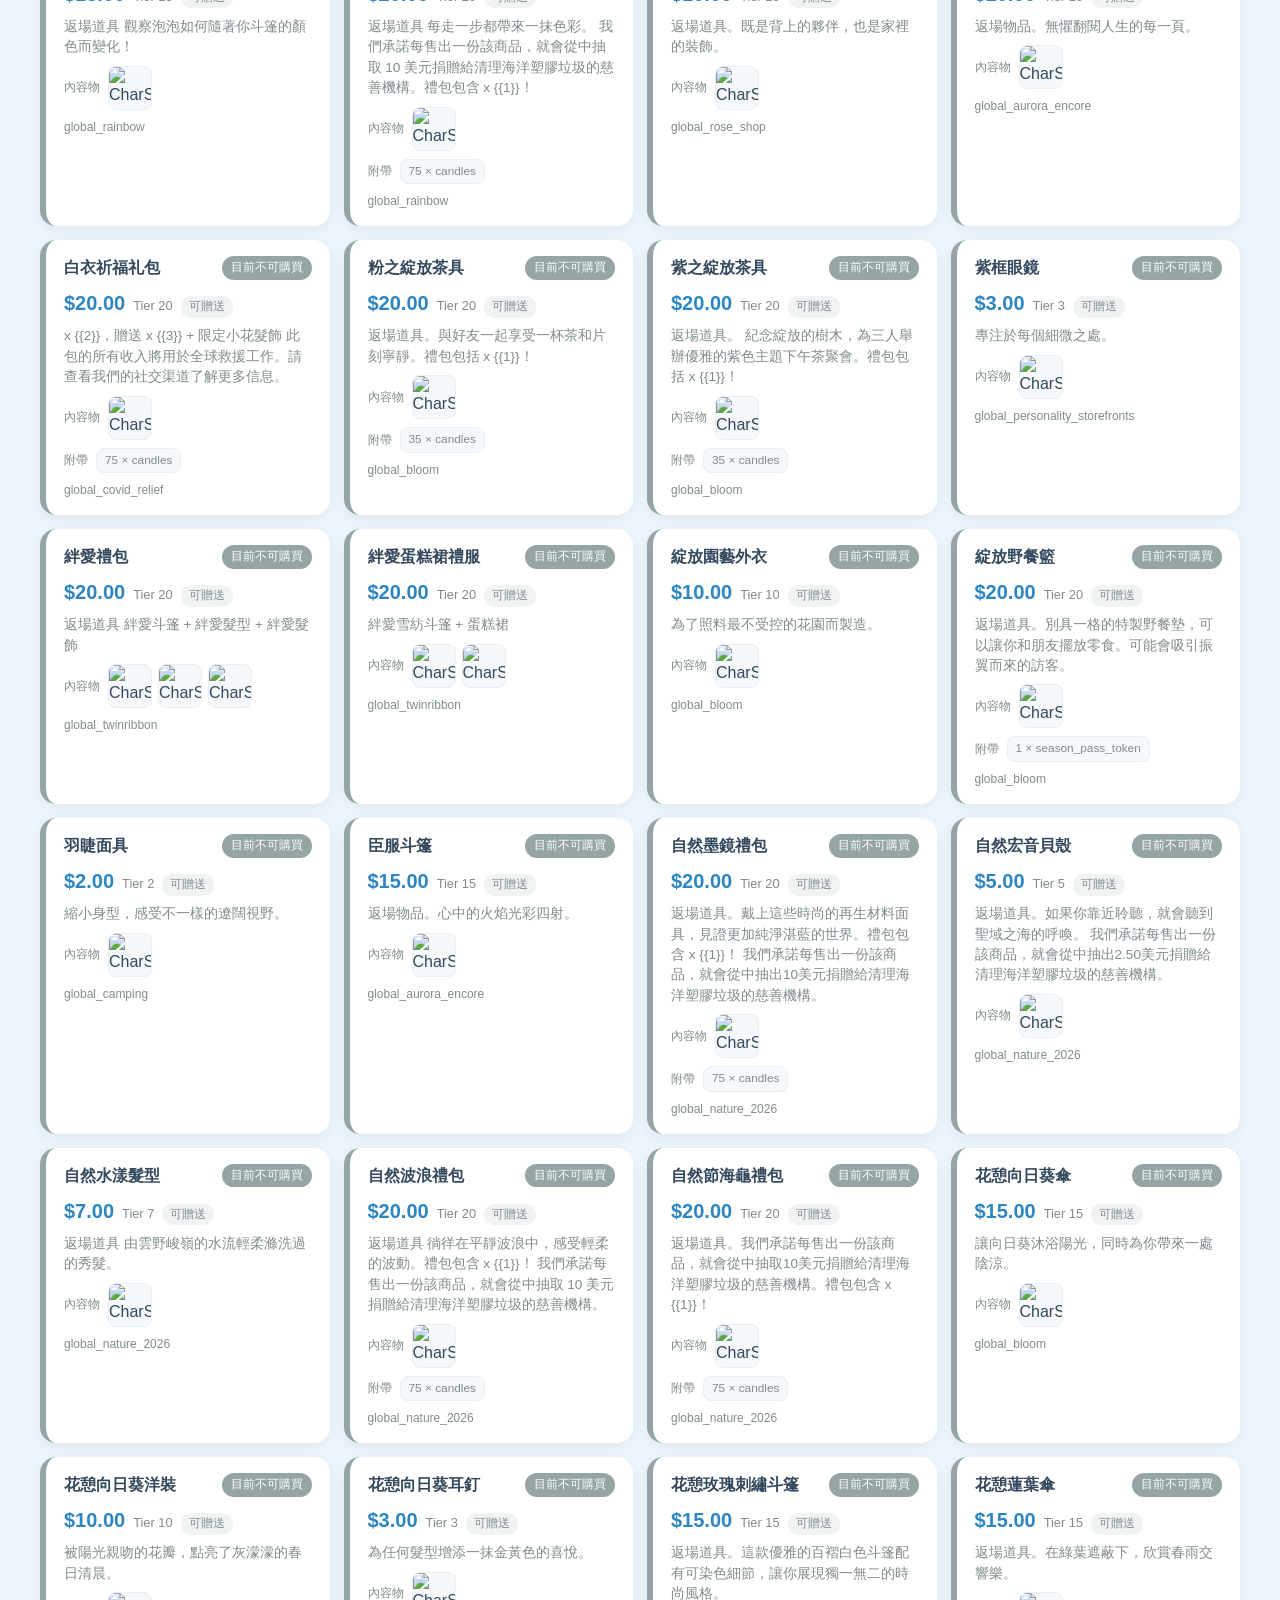
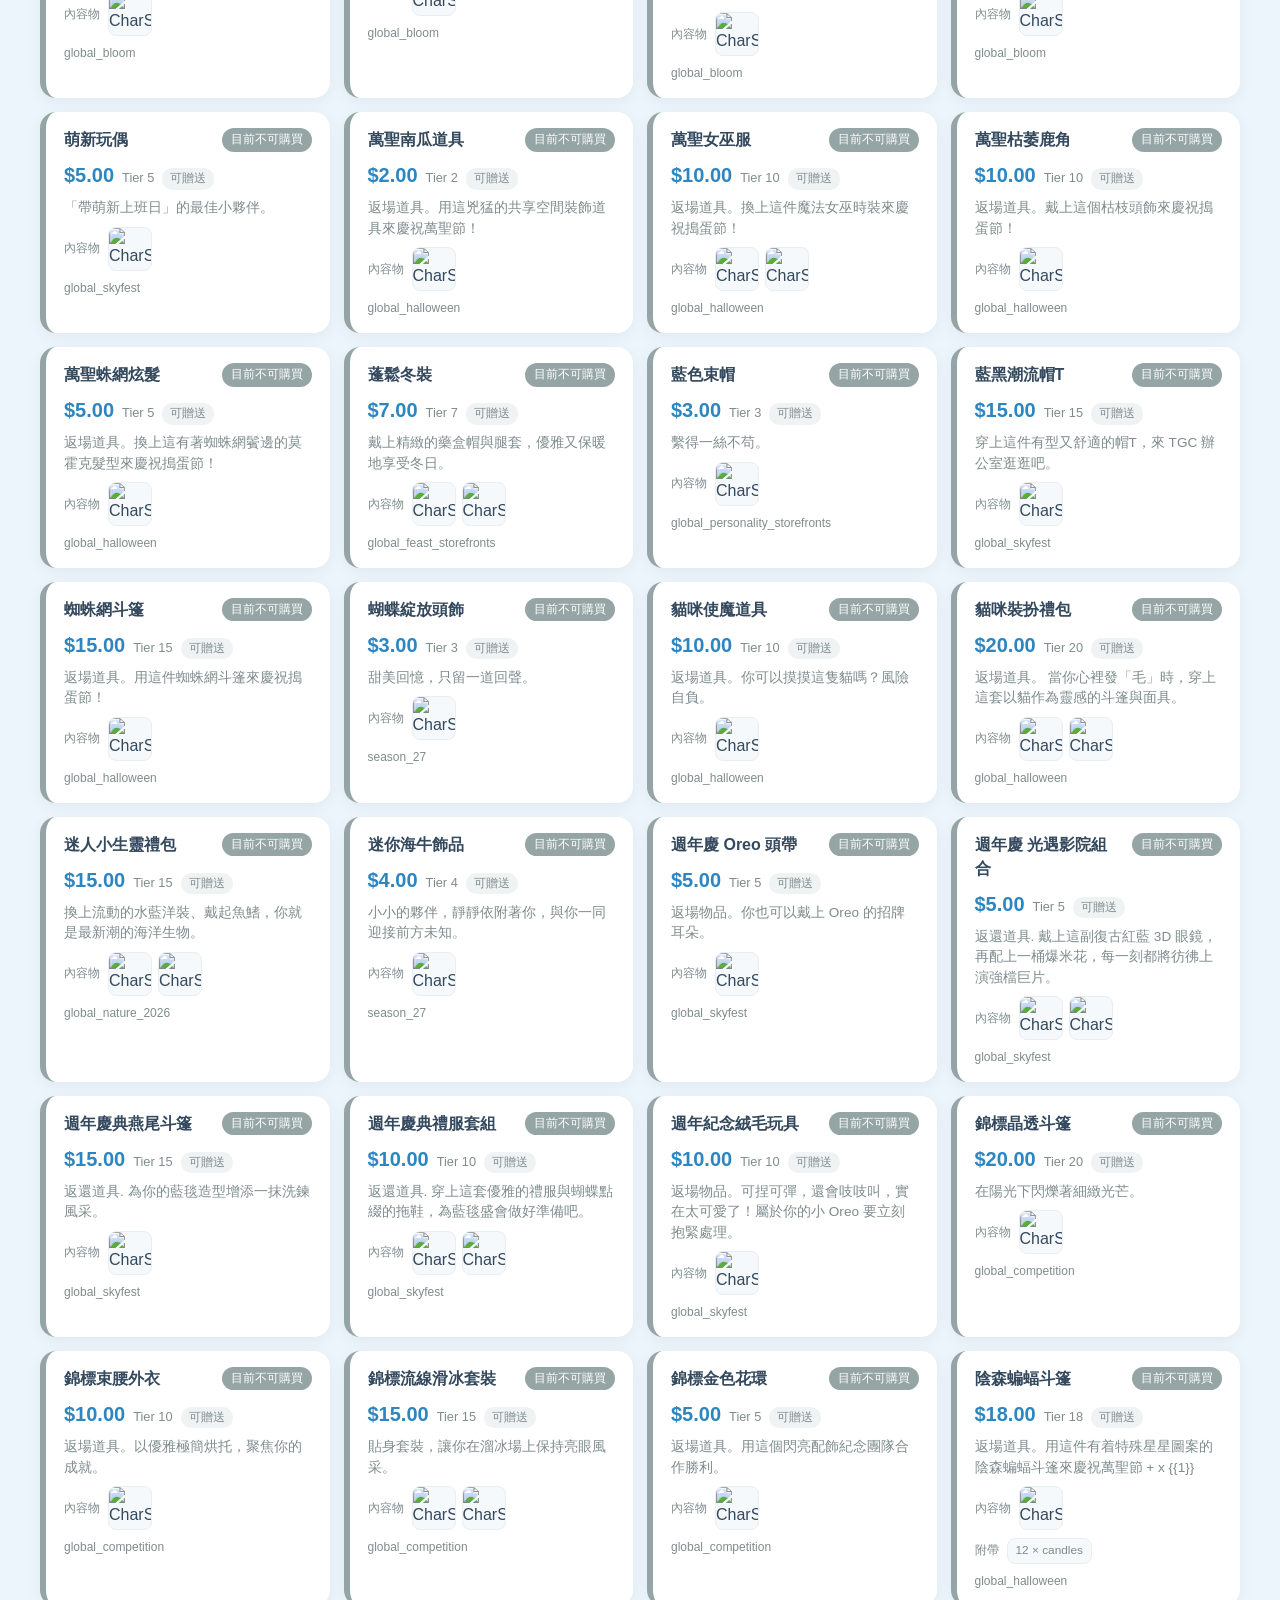
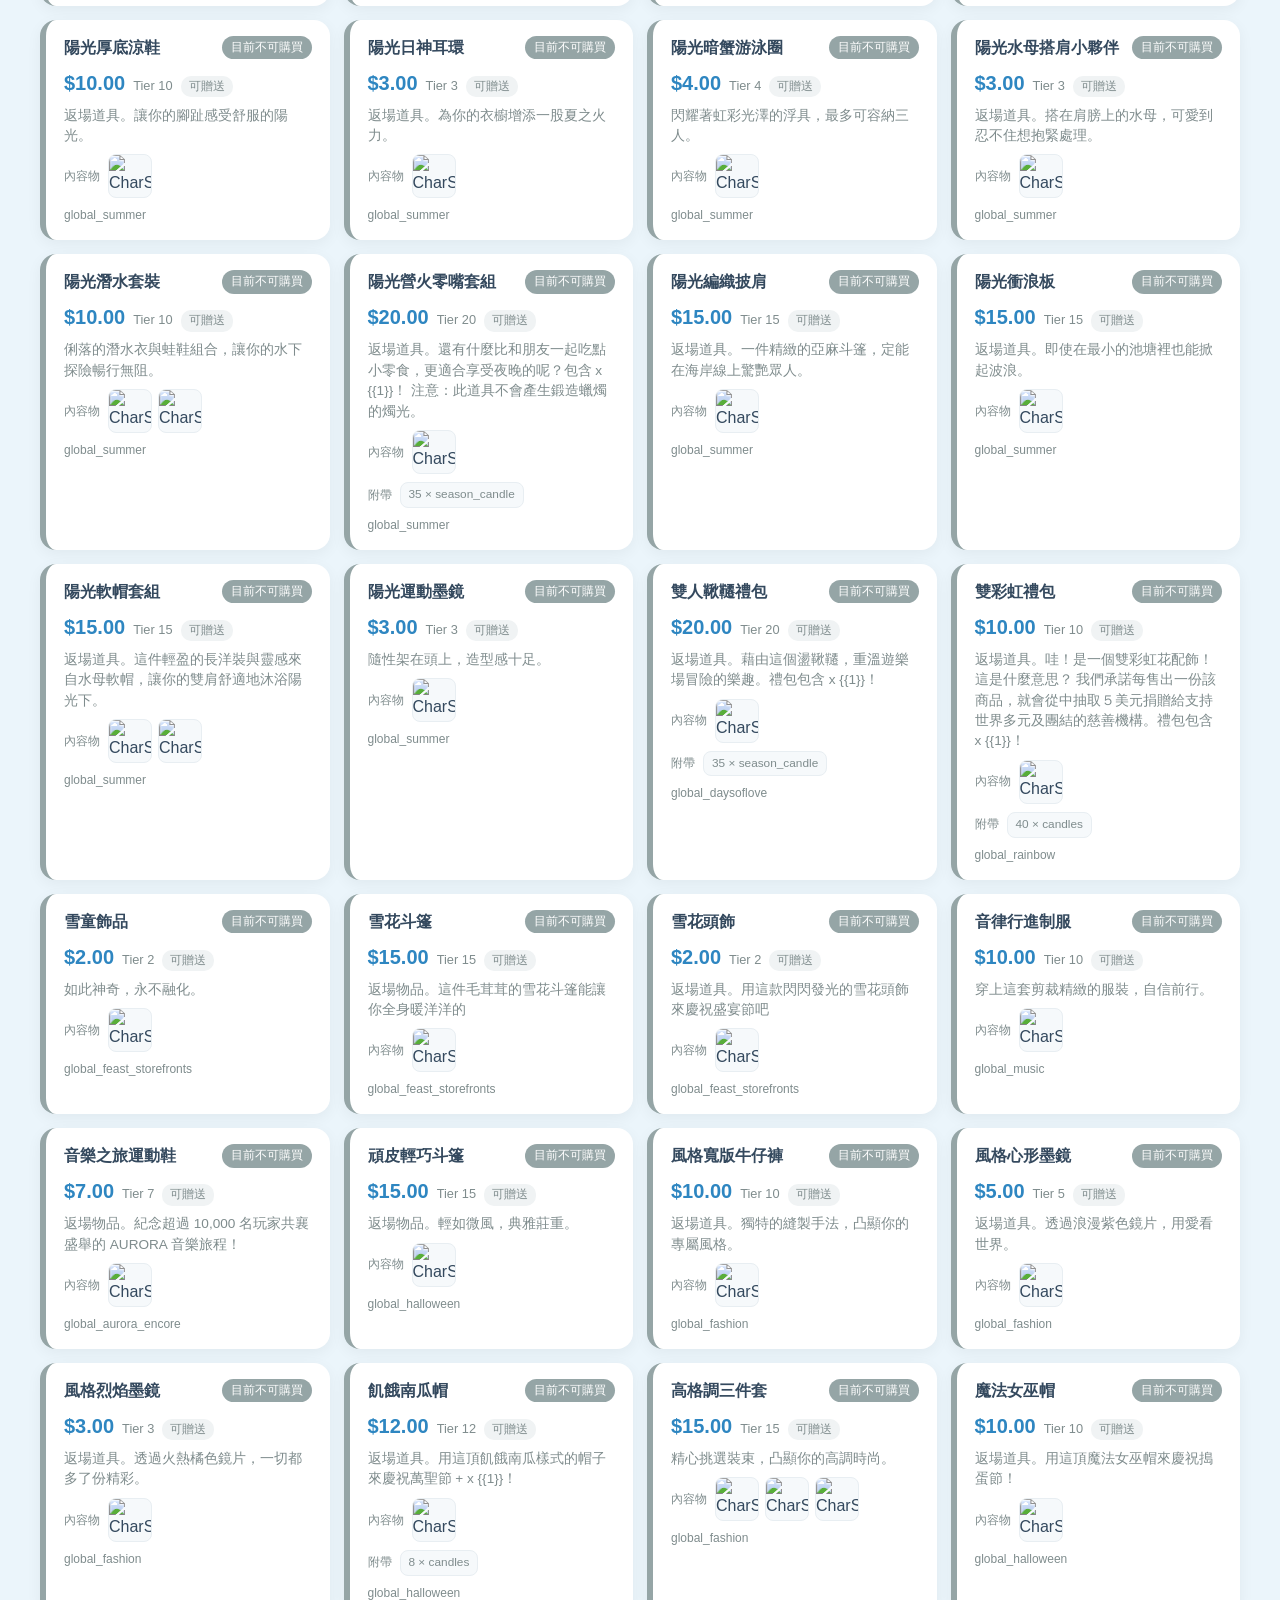
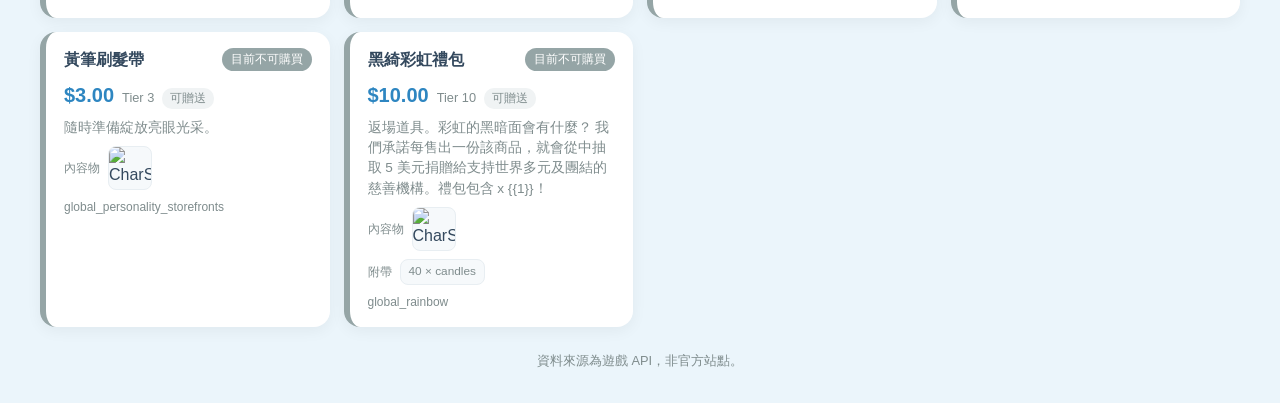
==== commit 65acc23b: "modify data" ====
--- a/iap.html
+++ b/iap.html
@@ -17,13 +17,14 @@
     <h1 data-i18n="iapTitle">禮包一覽</h1>
     <p data-i18n="iapIntro"></p>
     <p class="intro-meta">Powered by GitHub Actions + Cloudflare Worker ·
-      <a href="https://github.com/voidcipher3/skyquest" target="_blank" rel="noopener">GitHub</a>
+      <a href="https://github.com/voidcipher3/skydata" target="_blank" rel="noopener">GitHub</a>
     </p>
   </div>
 
   <div class="top-actions">
     <nav class="nav">
-      <a href="index.html" data-i18n="navQuest">每日任務</a>
+      <a href="index.html" data-i18n="navHome">首頁</a>
+      <a href="quest.html" data-i18n="navQuest">每日任務</a>
       <a href="iap.html" aria-current="page" data-i18n="navIap">禮包</a>
       <a href="shop.html" data-i18n="navShop">商店</a>
     </nav>
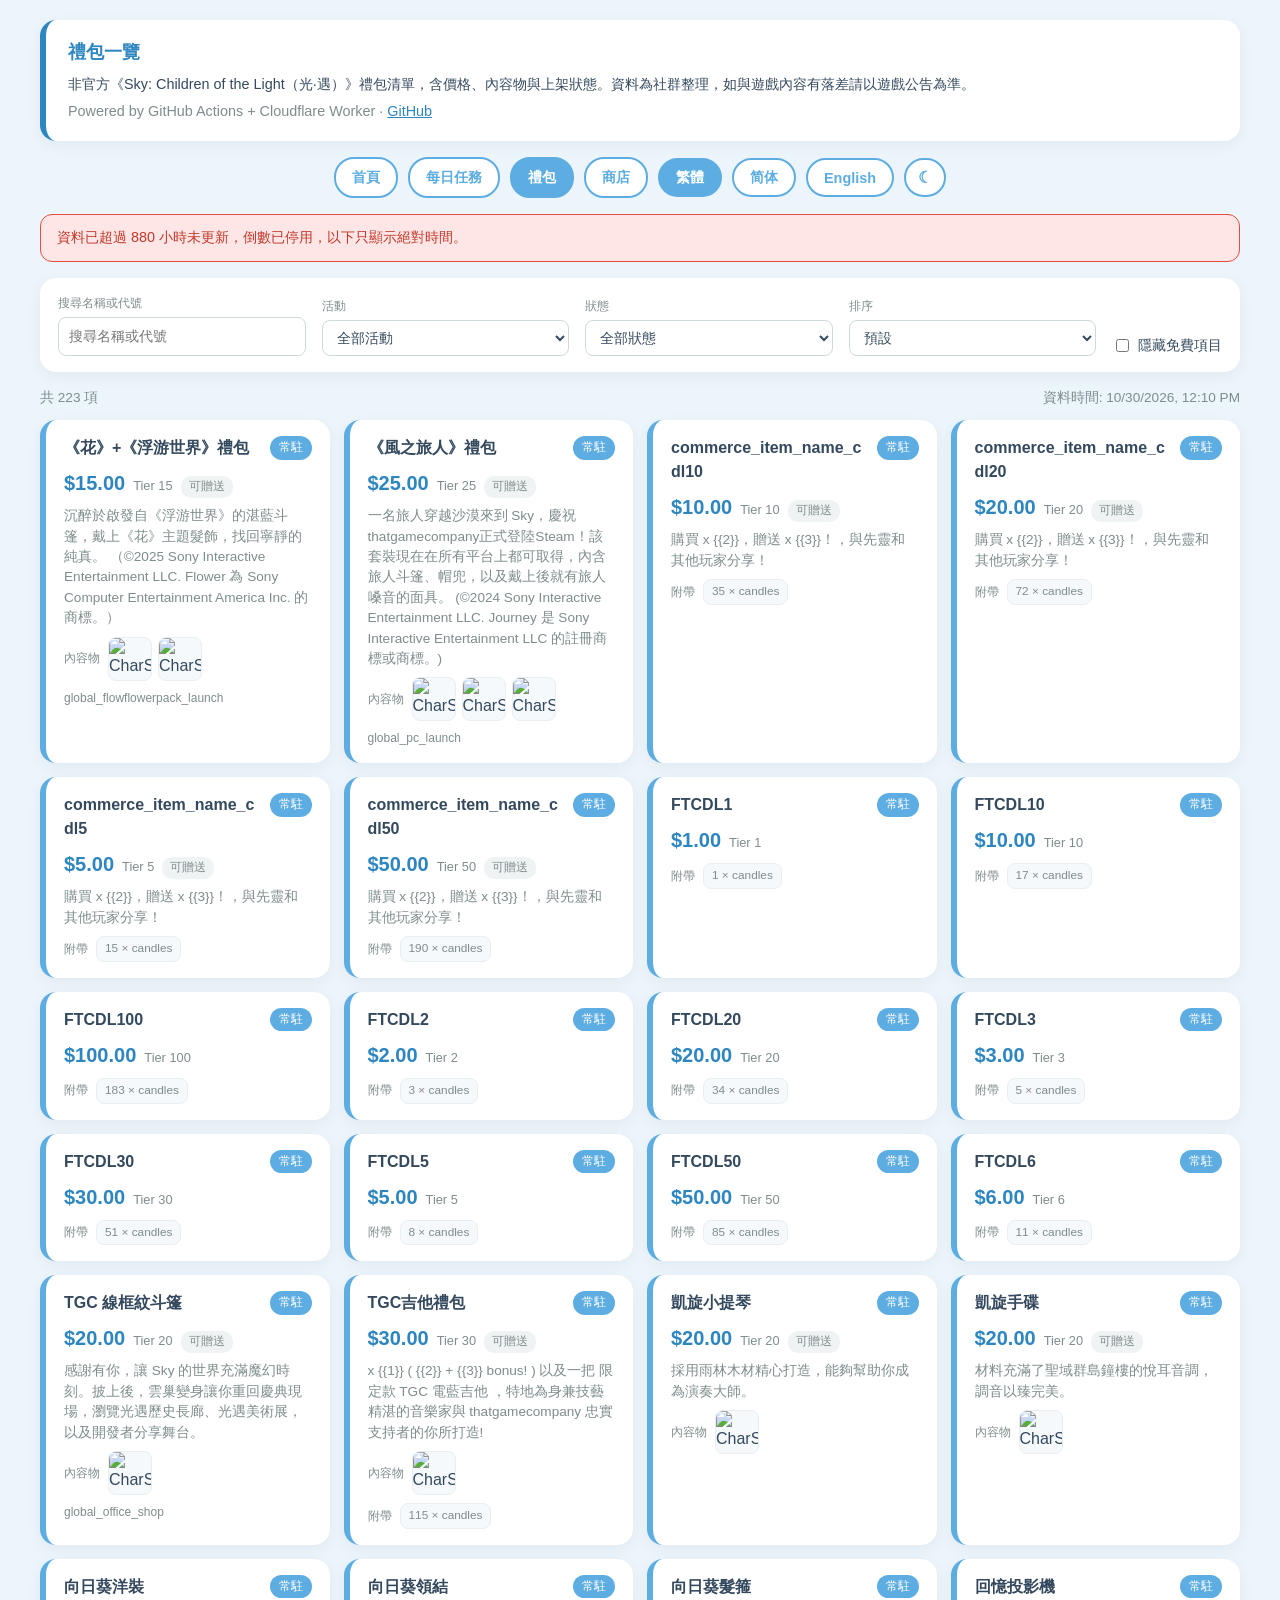
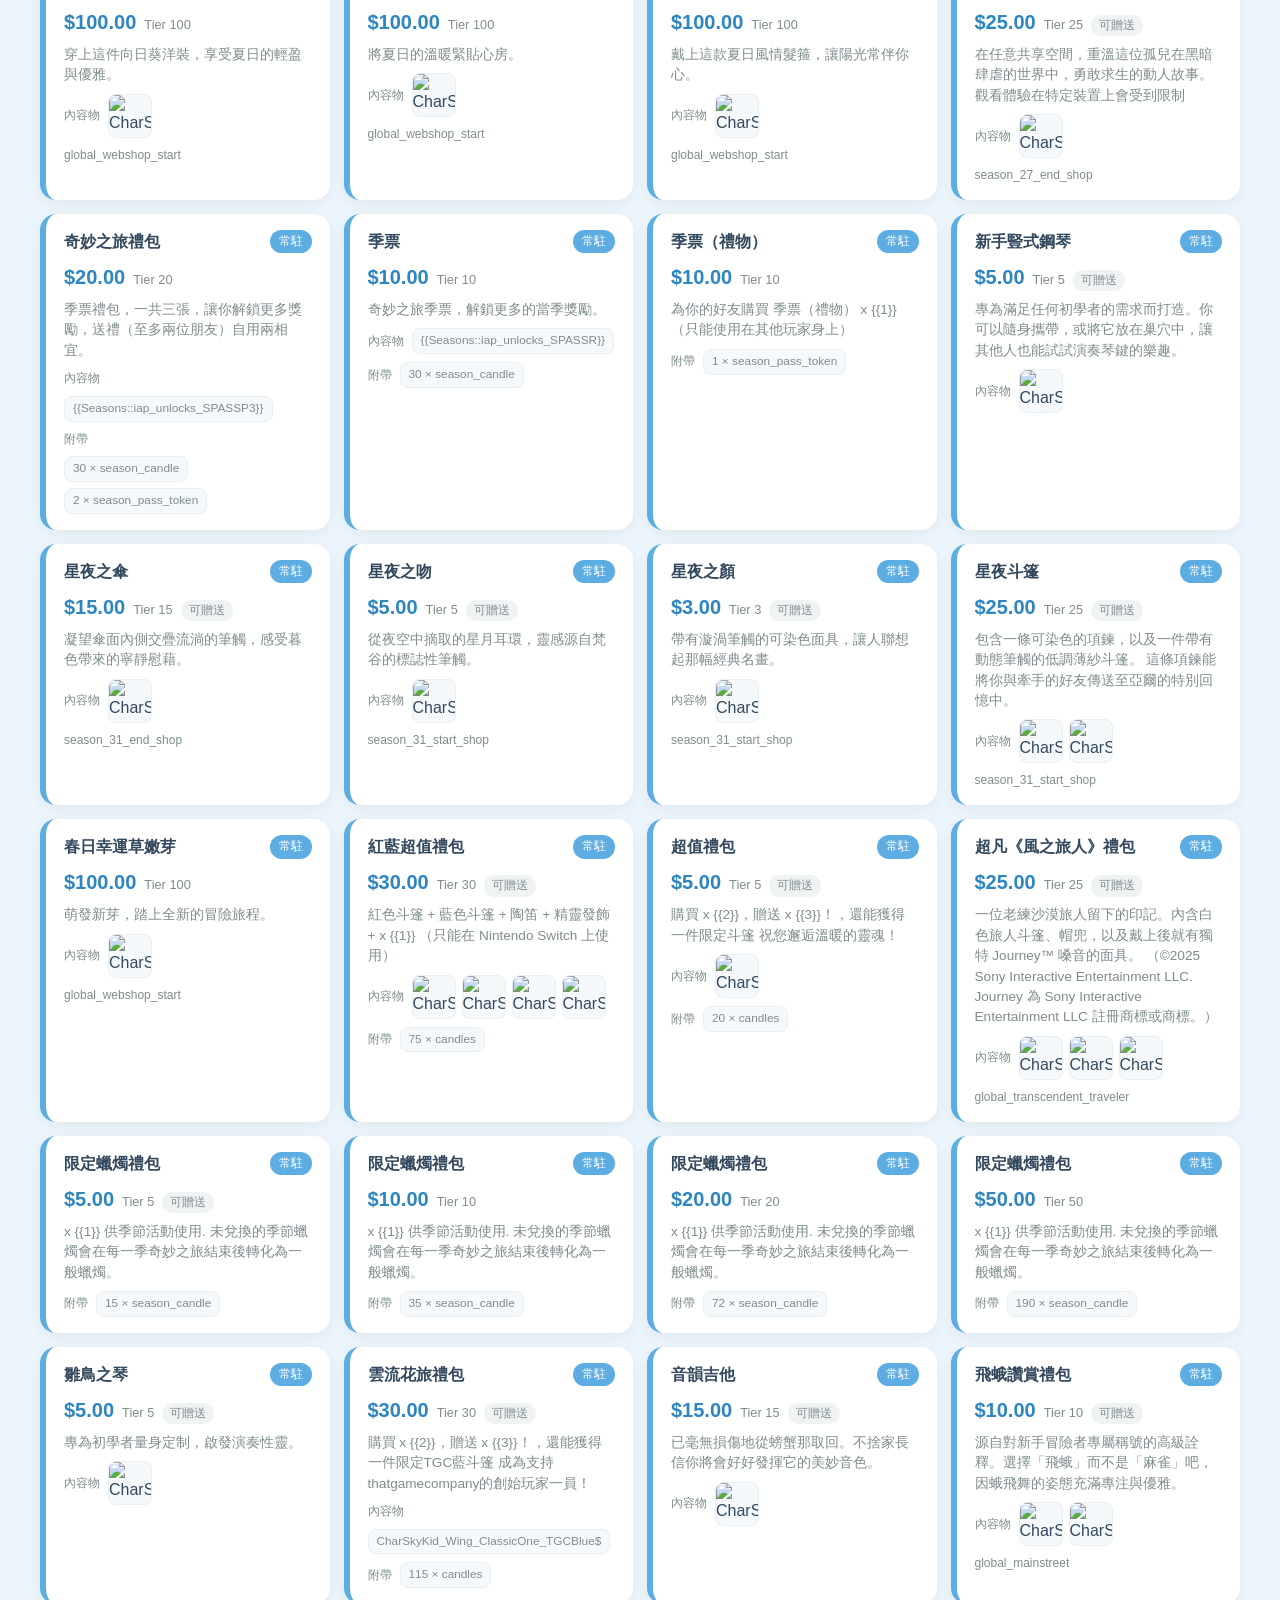
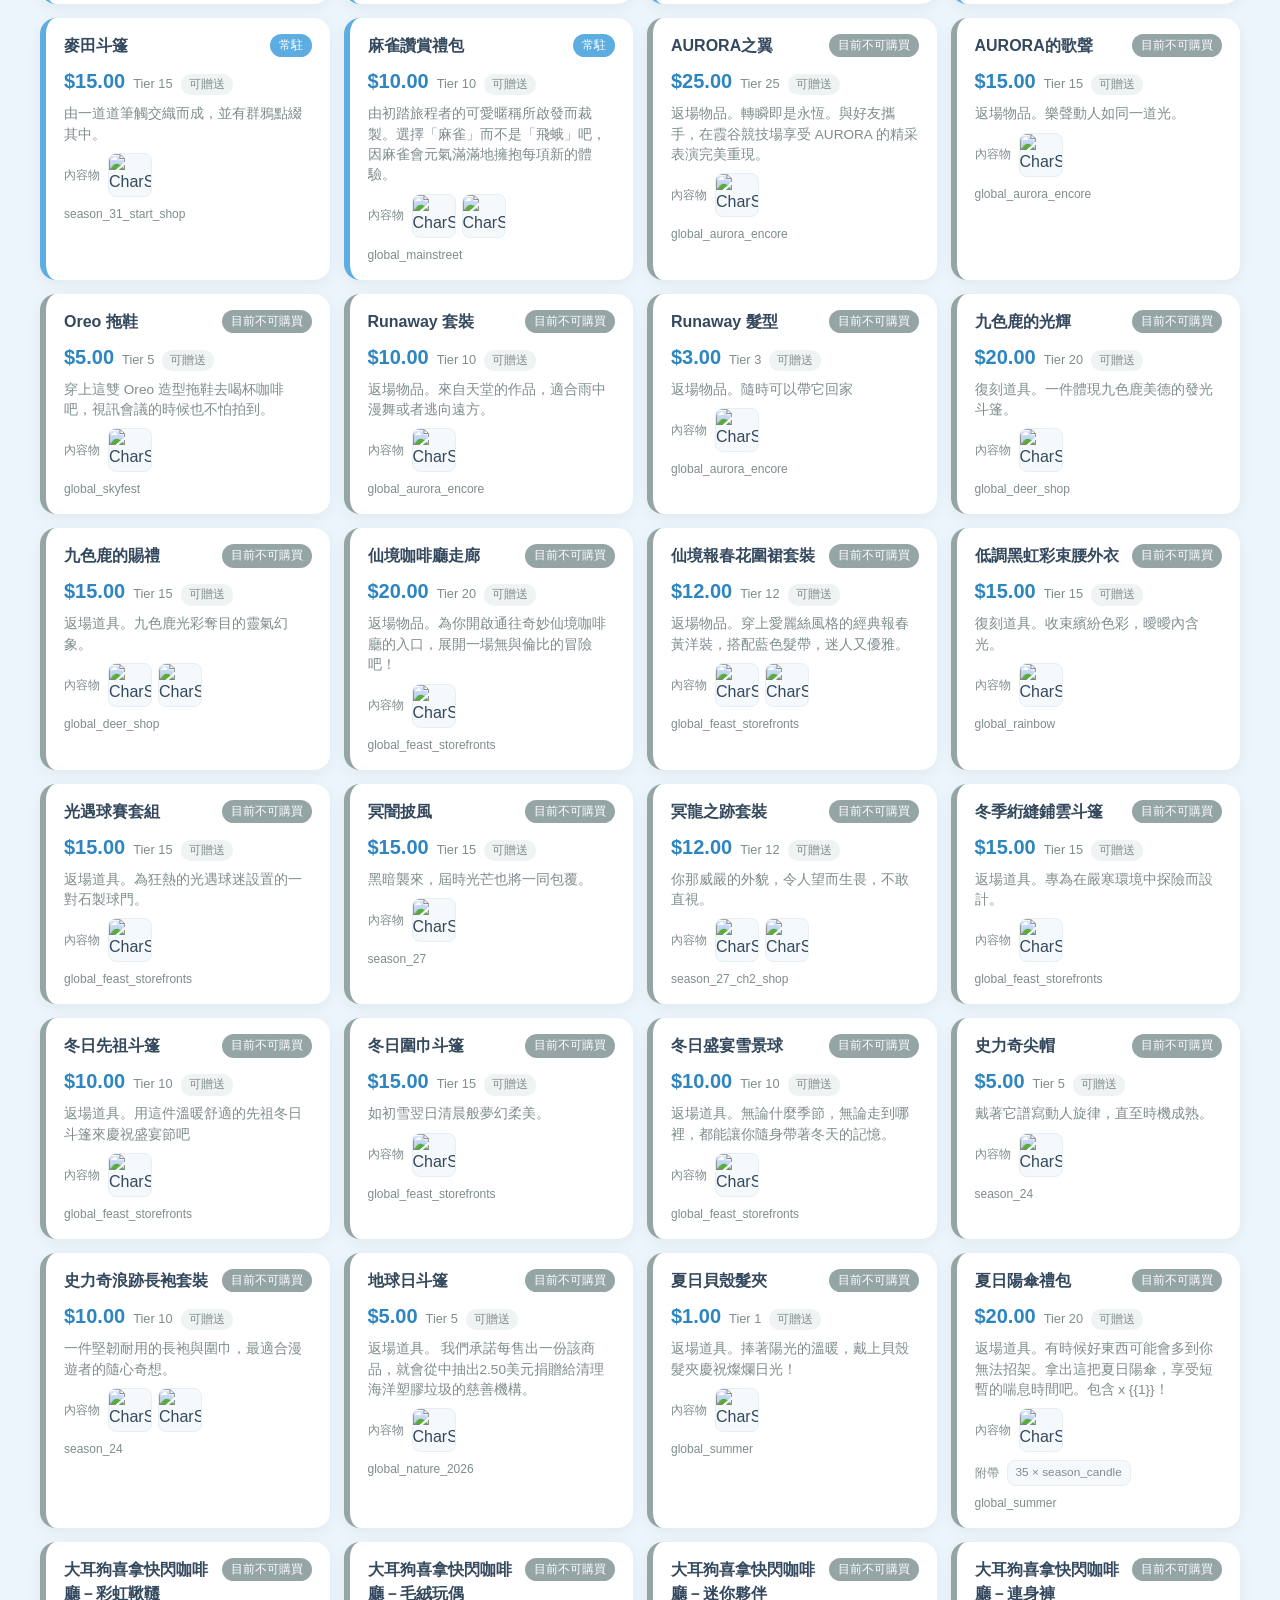
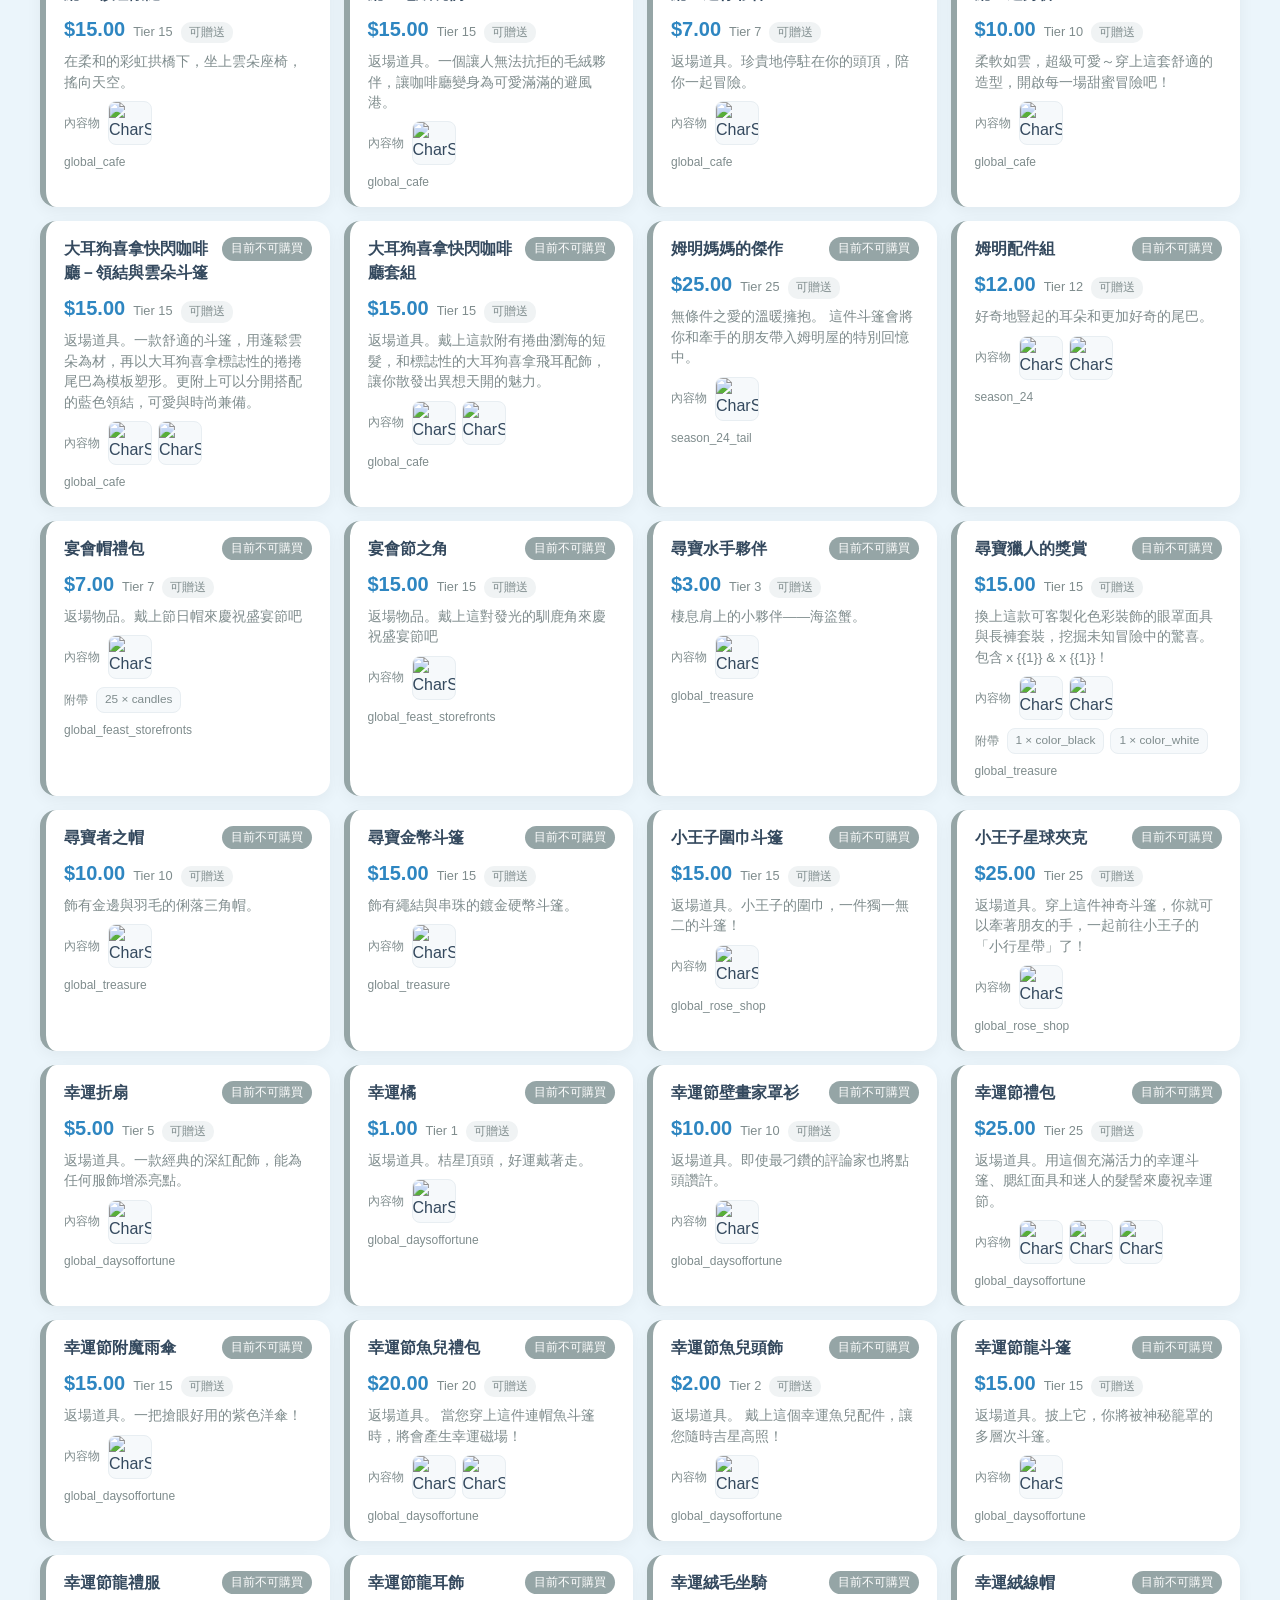
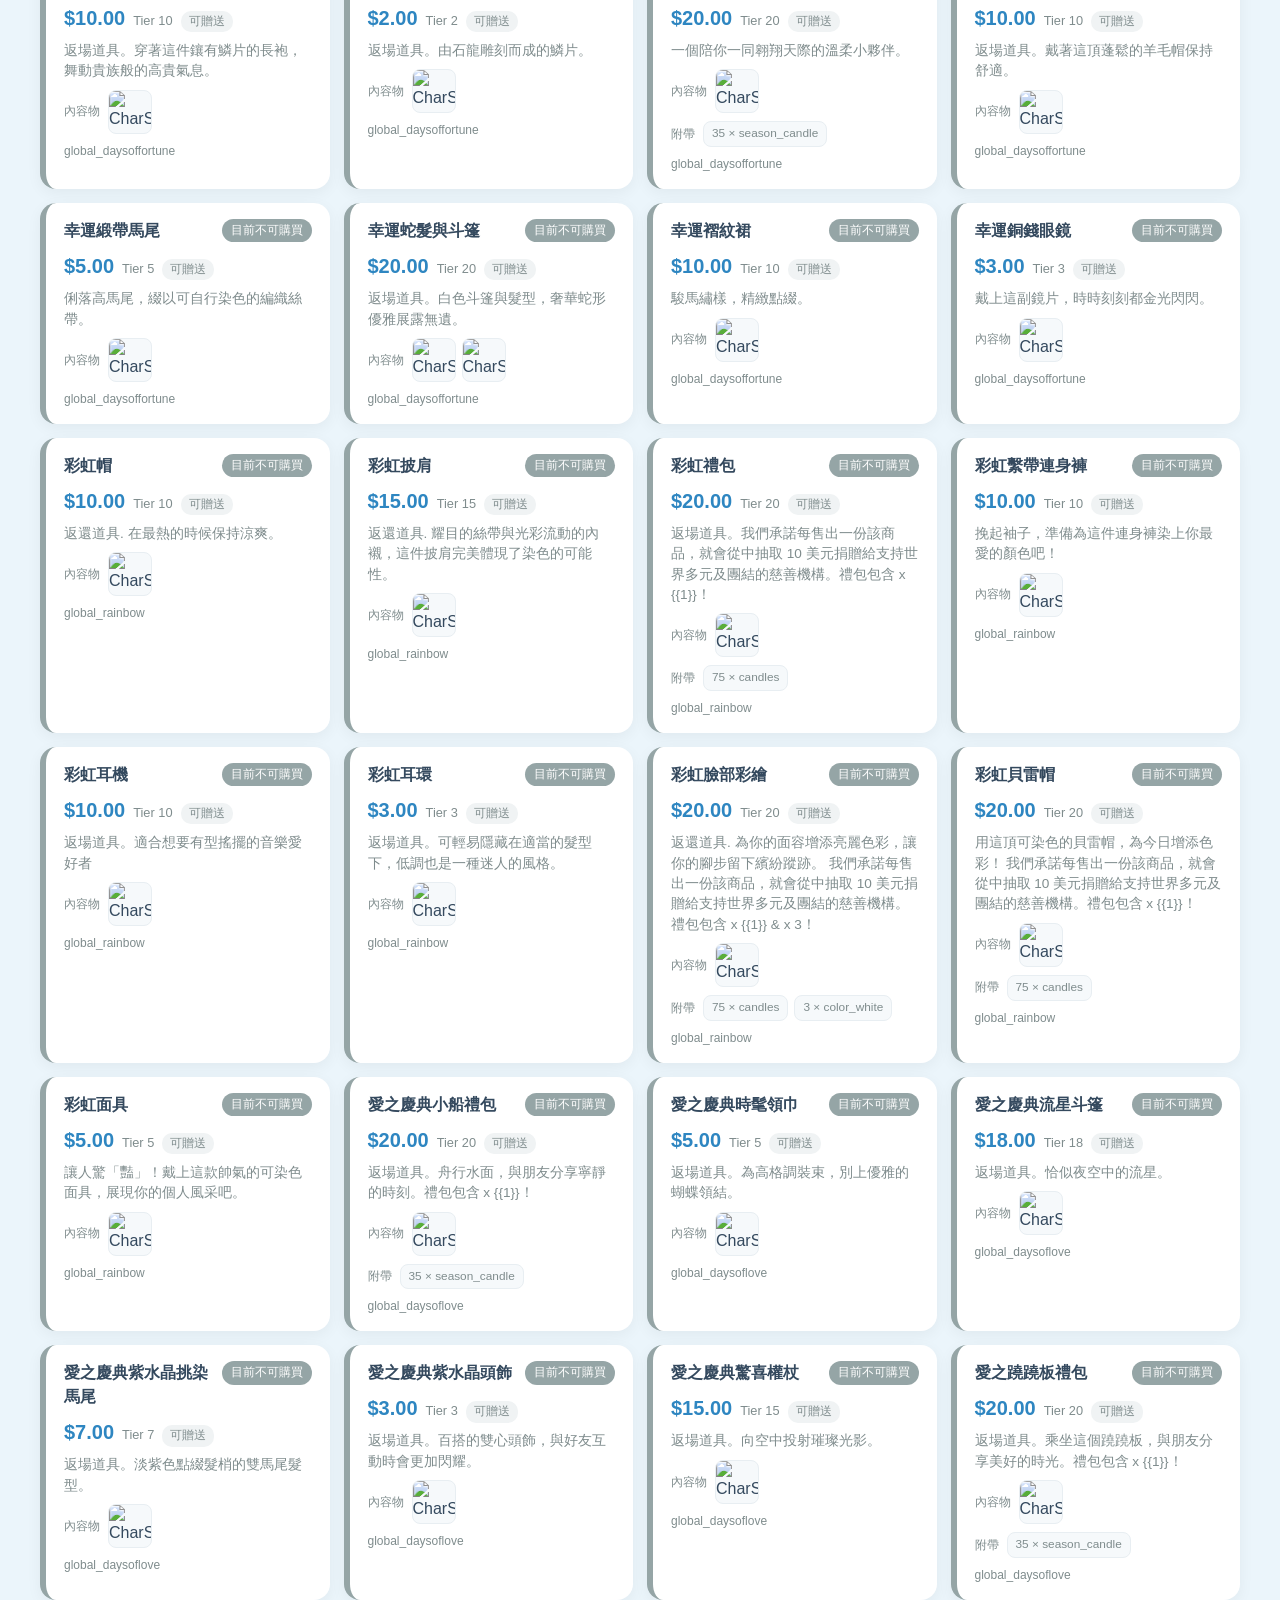
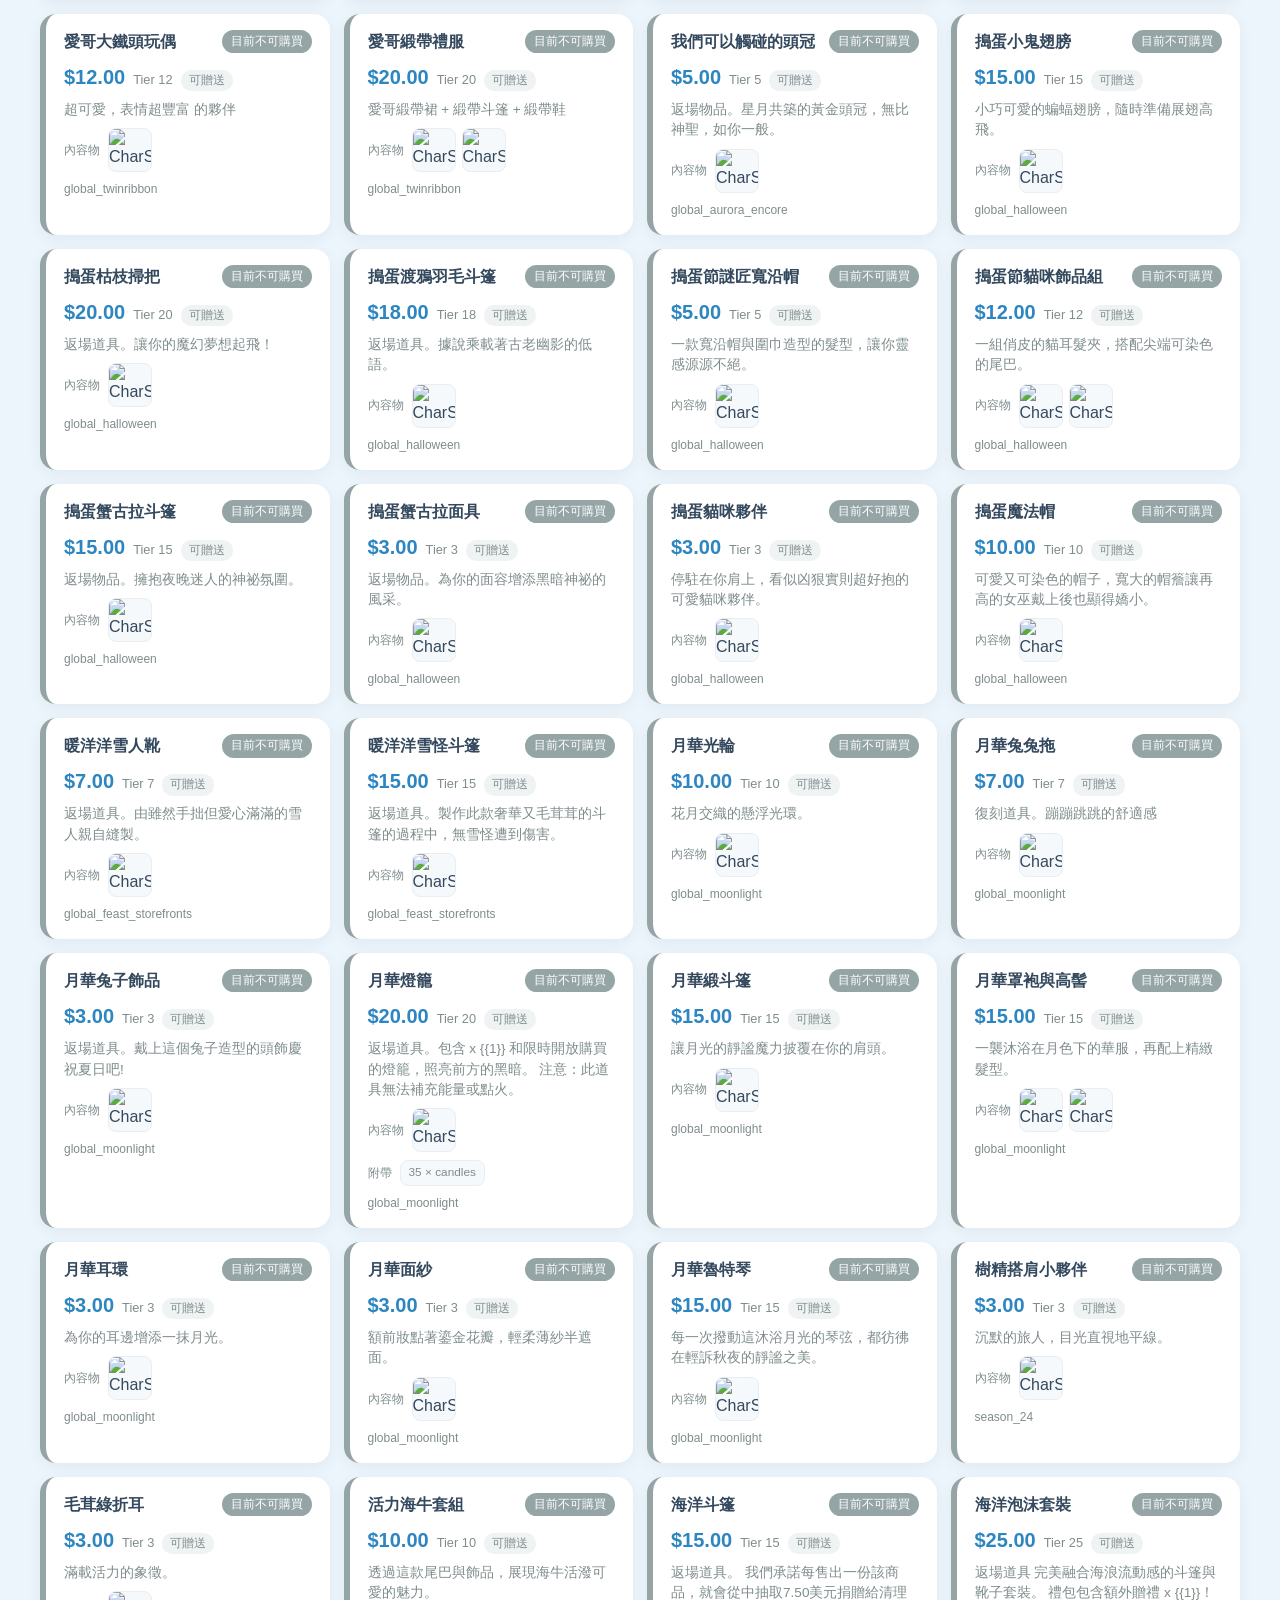
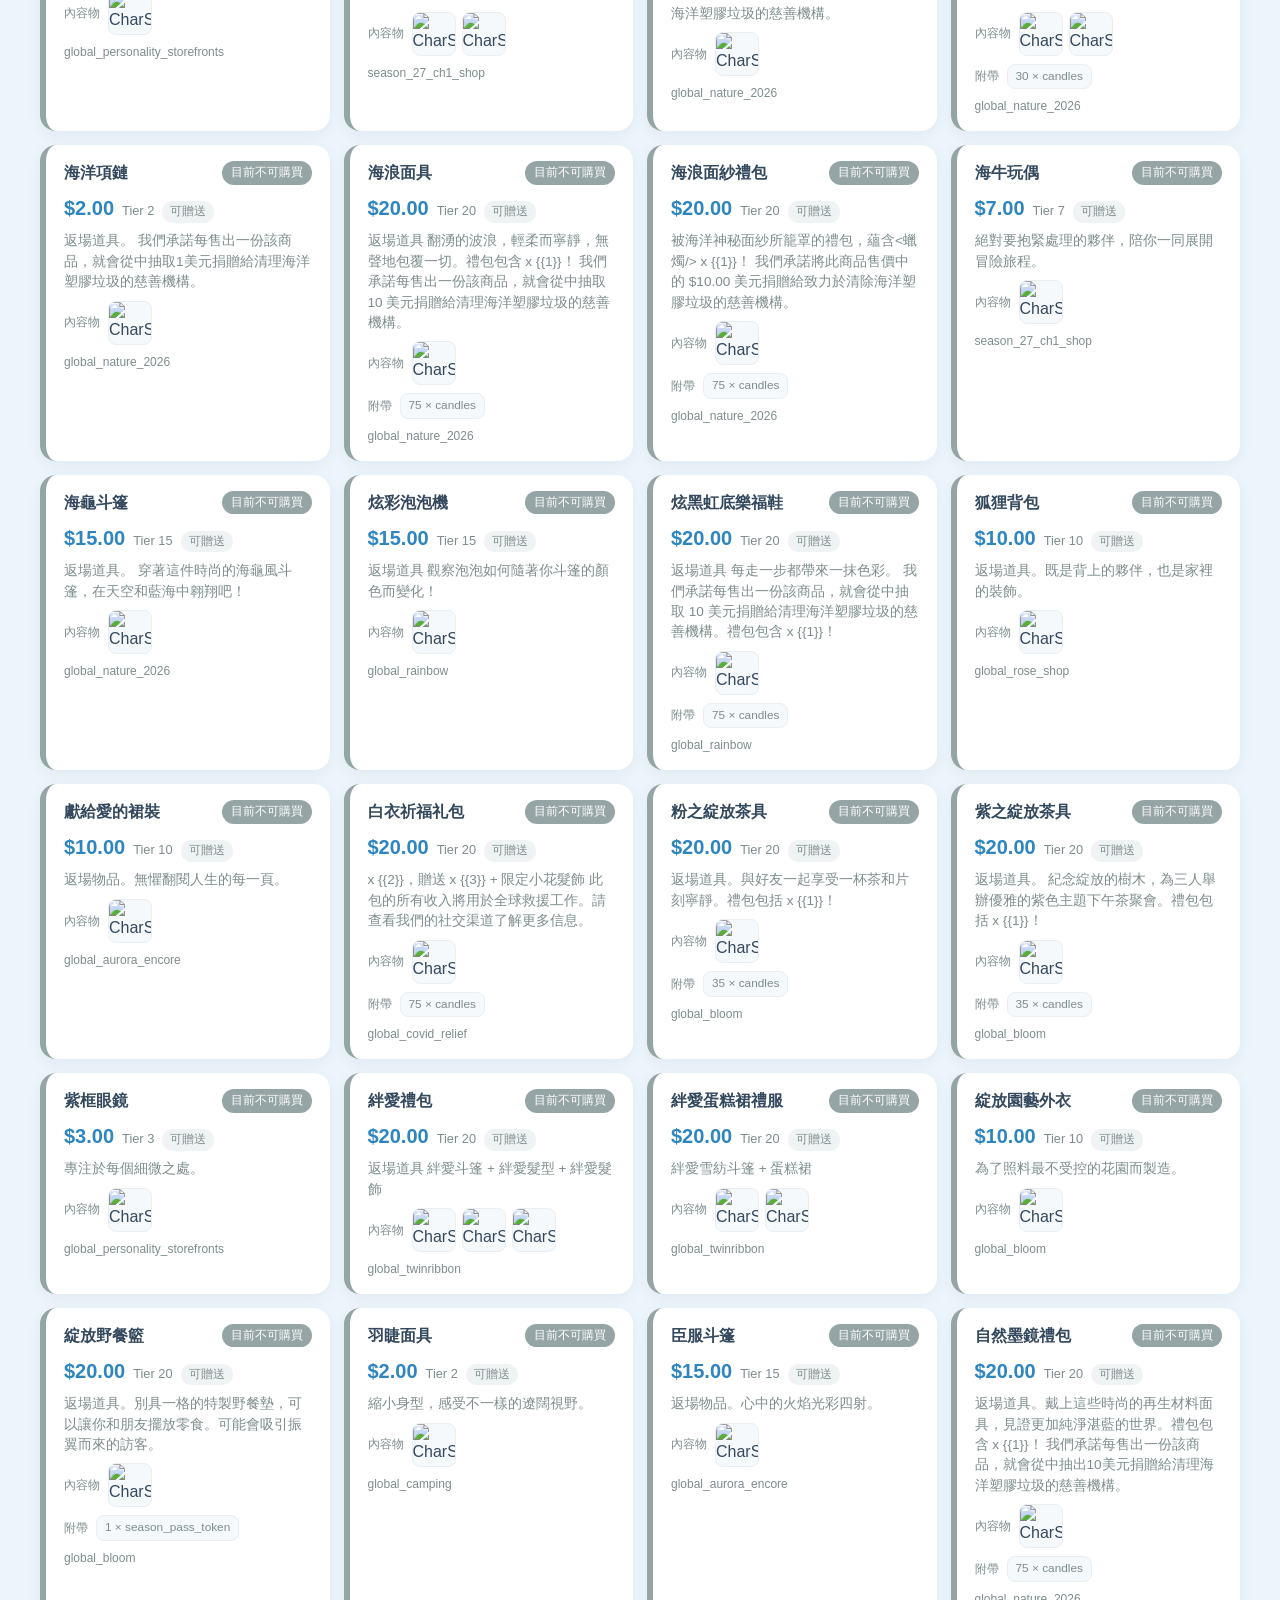
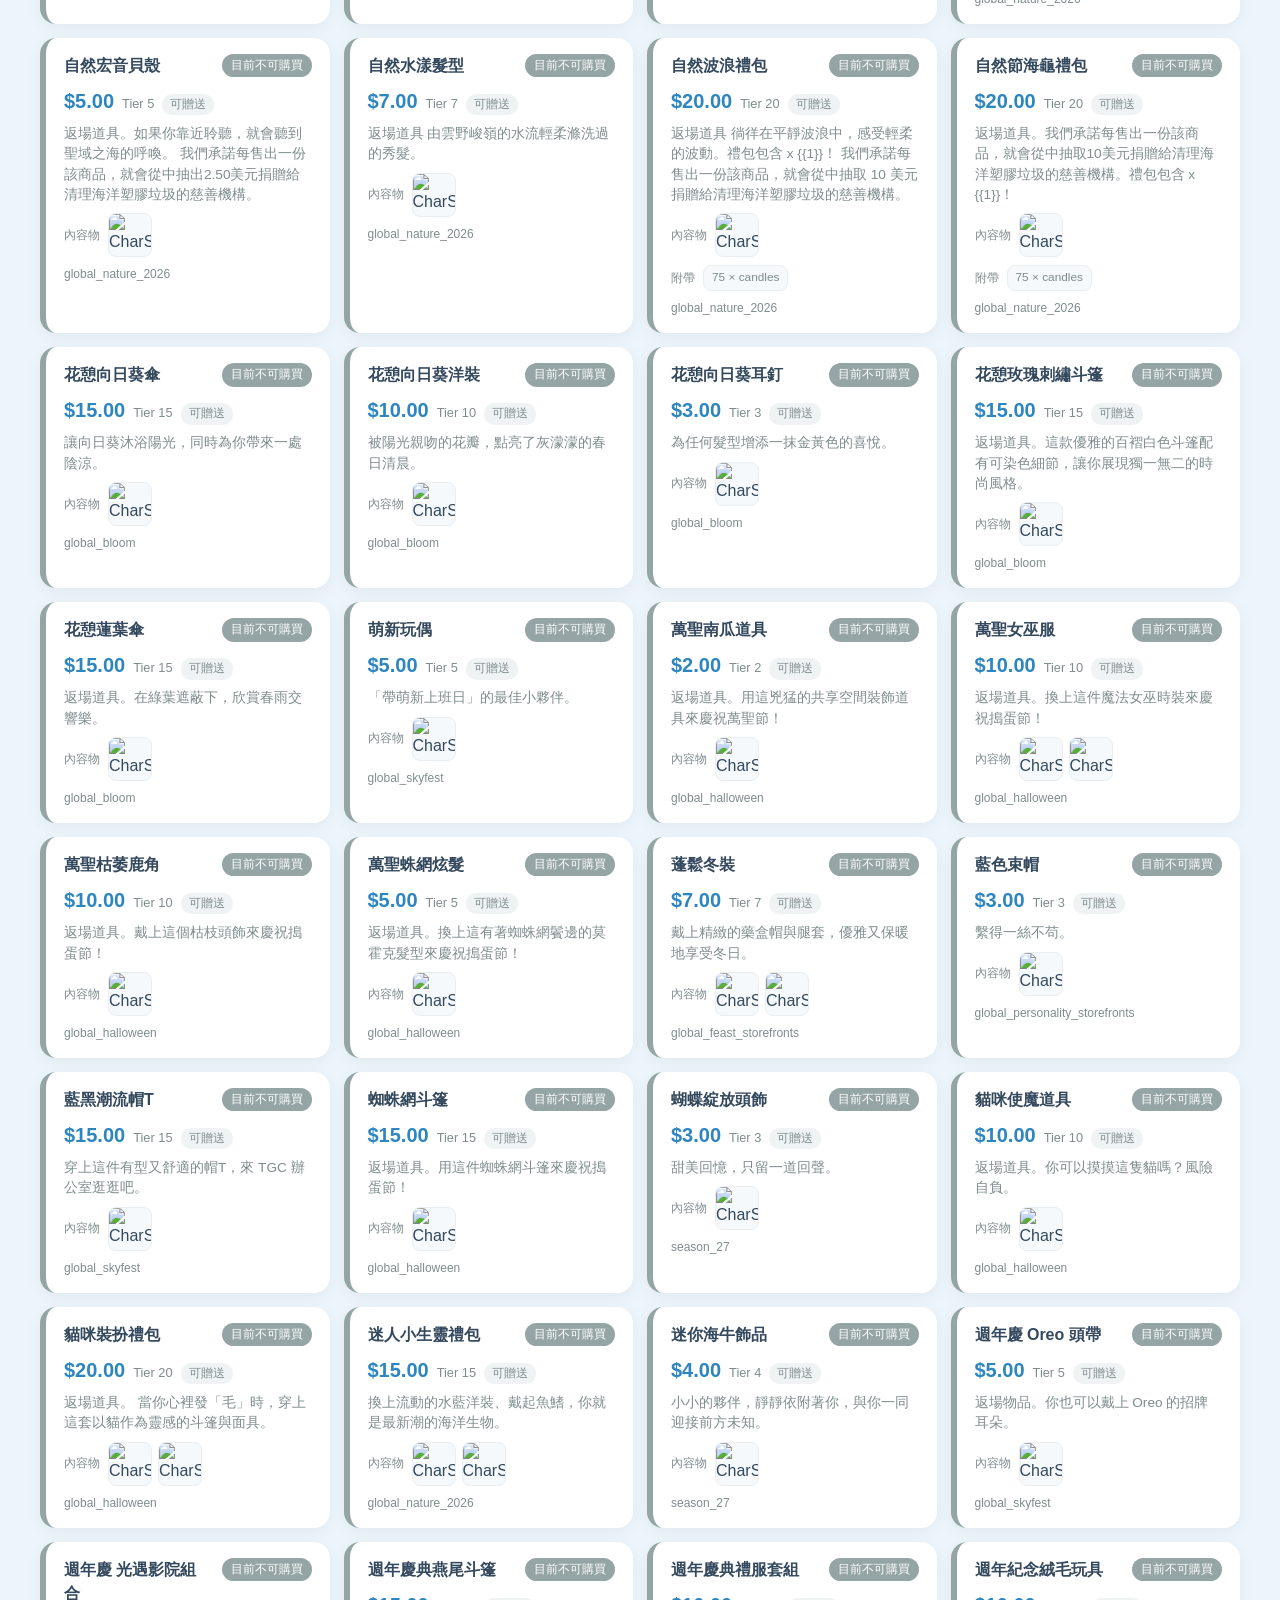
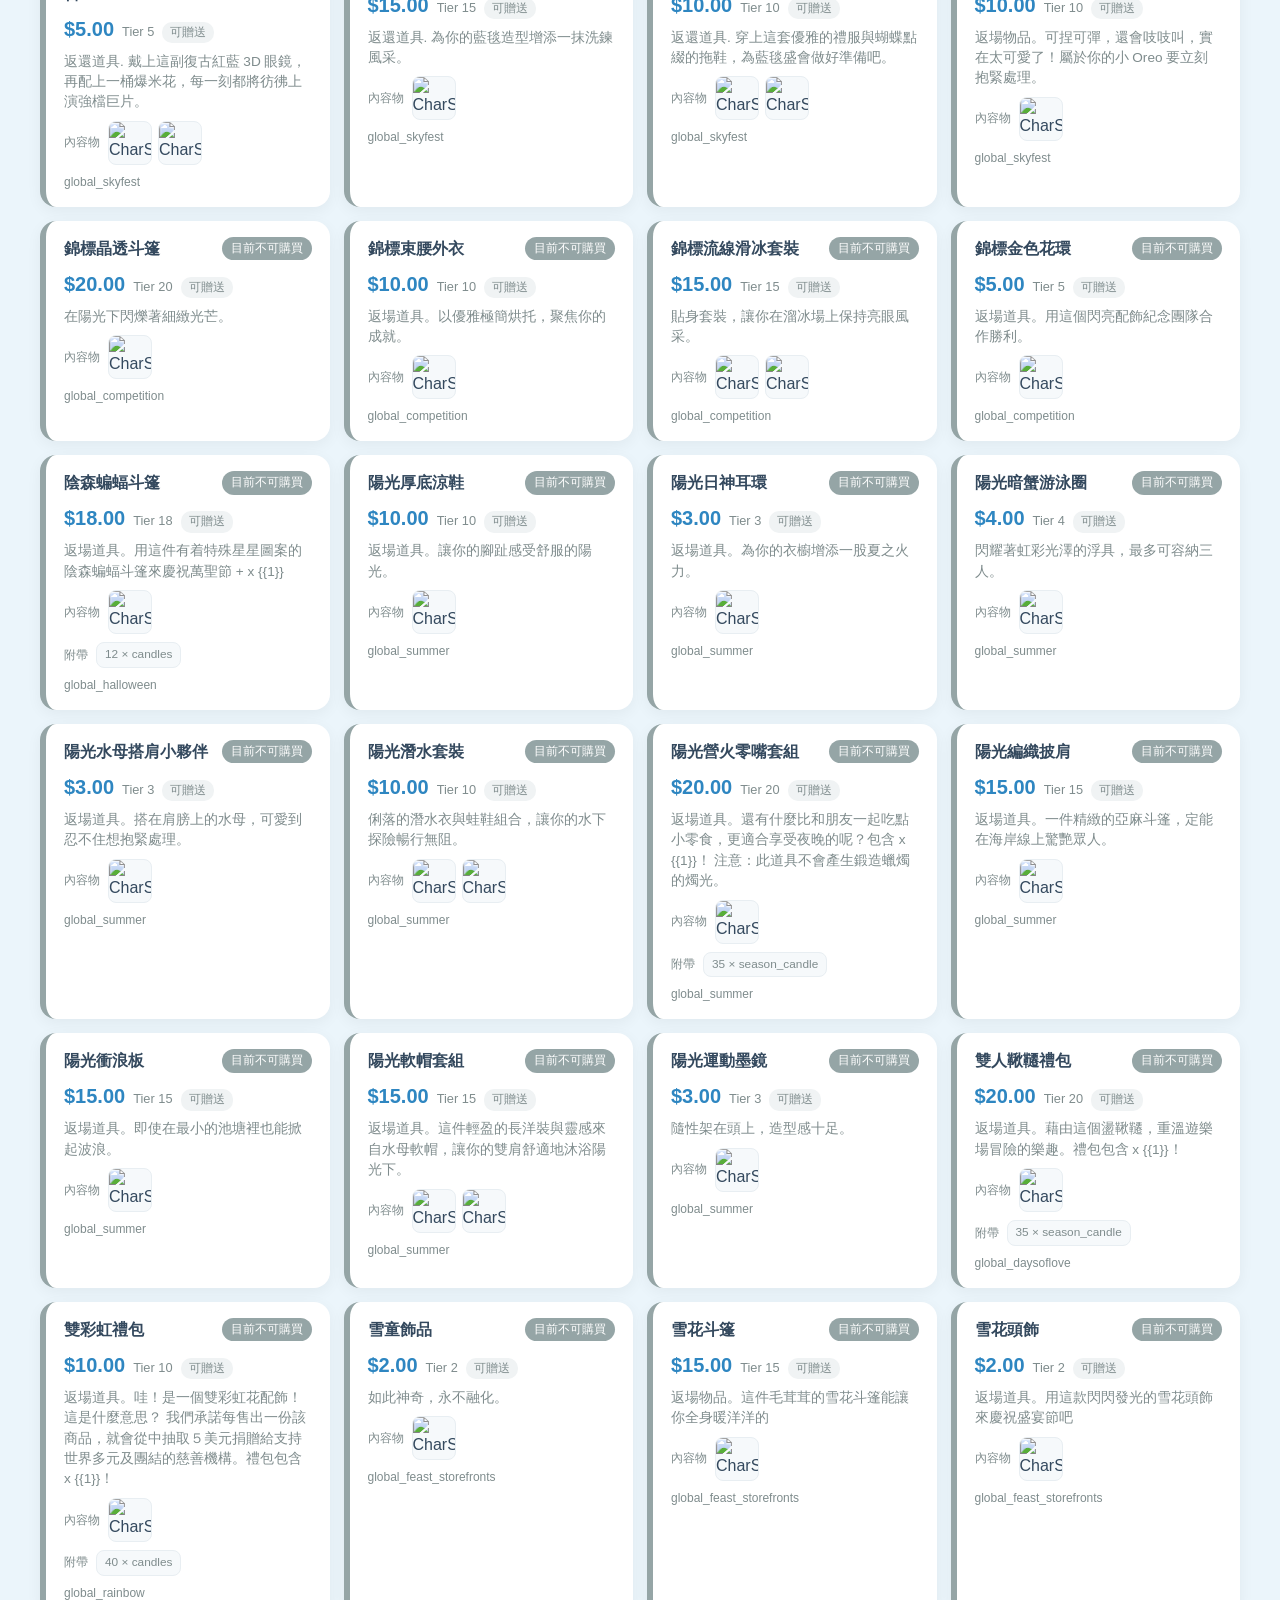
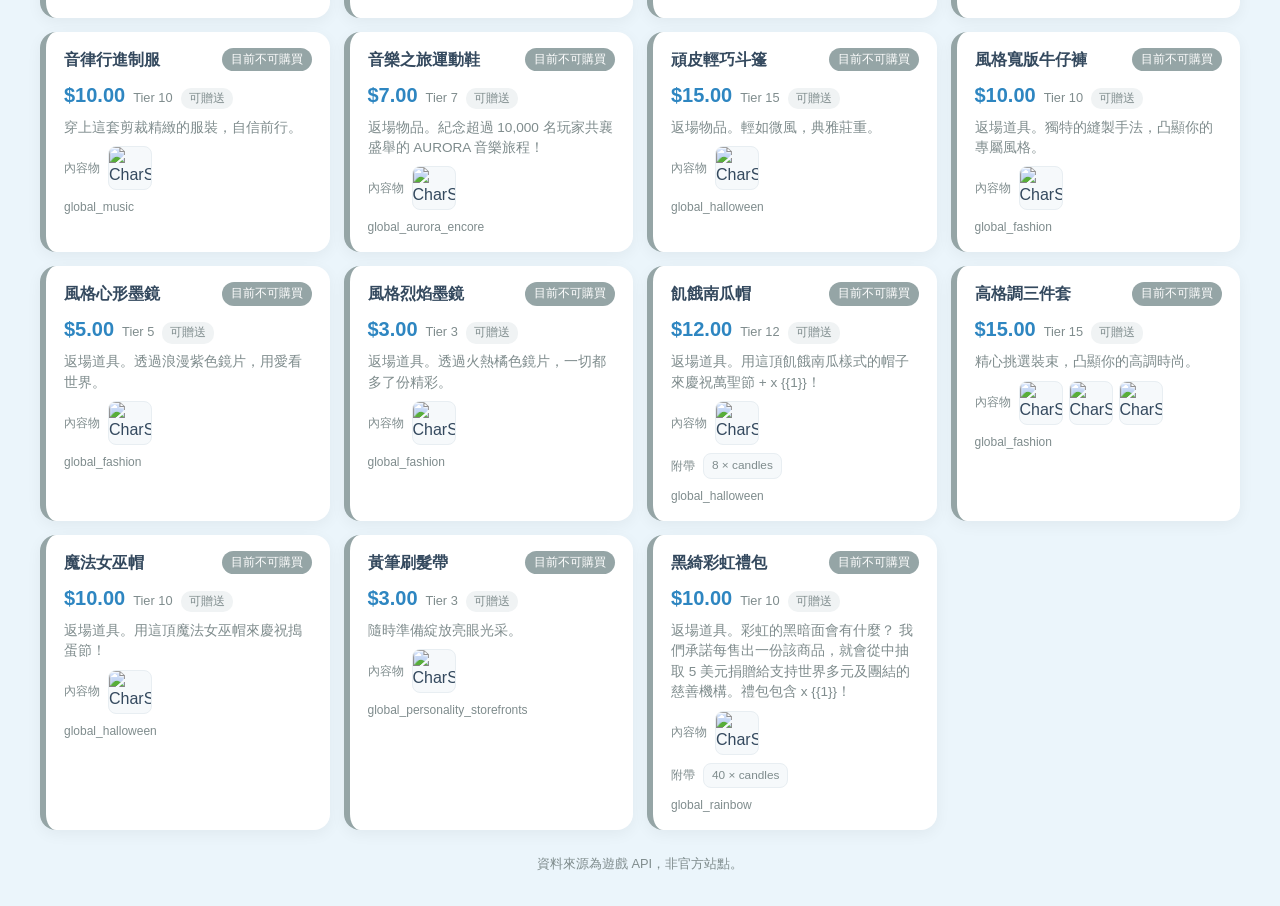
==== commit d3774529: "add dark mode" ====
--- a/iap.html
+++ b/iap.html
@@ -3,11 +3,22 @@
 <head>
 <meta charset="UTF-8">
 <meta name="viewport" content="width=device-width, initial-scale=1.0">
+<meta name="color-scheme" content="light dark">
 <title>禮包一覽 · Sky 每日任務追蹤</title>
 <meta name="description" content="非官方《Sky: Children of the Light（光·遇）》禮包清單，含價格、內容物與上架狀態，可依活動與狀態篩選。">
 <meta property="og:title" content="Sky 禮包一覽">
 <meta property="og:description" content="《光·遇》禮包價格、內容物與上架狀態查詢。">
 <meta property="og:type" content="website">
+<script>
+  // 在 CSS 套用前先決定主題，避免深色模式使用者先看到一閃白底。
+  // 只認 light / dark 兩個值；沒存過就不設，交給 prefers-color-scheme。
+  (function () {
+    try {
+      var t = localStorage.getItem('sky_theme');
+      if (t === 'light' || t === 'dark') document.documentElement.setAttribute('data-theme', t);
+    } catch (e) { /* 無痕模式或儲存被封鎖：跟隨系統 */ }
+  })();
+</script>
 <link rel="stylesheet" href="assets/shop.css">
 </head>
 <body>
@@ -32,6 +43,7 @@
       <button class="lang-btn" type="button" data-lang="tw">繁體</button>
       <button class="lang-btn" type="button" data-lang="cn">简体</button>
       <button class="lang-btn" type="button" data-lang="en">English</button>
+      <button id="theme-btn" class="lang-btn theme-btn" type="button" aria-label="Dark mode"></button>
     </div>
   </div>
 
@@ -84,4 +96,4 @@
   SkyShop.init({ kind: 'iap', dataUrl: 'data/iap.json' });
 </script>
 </body>
-</html>
+</html>
--- a/assets/shop.css
+++ b/assets/shop.css
@@ -1,7 +1,17 @@
 /* 沿用 index.html 既有的視覺語彙（淺藍底、白卡、16px 圓角、左側色條），
-   讓商店頁看起來是同一個站的一部分，而不是外掛上去的另一個網站。 */
+   讓商店頁看起來是同一個站的一部分，而不是外掛上去的另一個網站。
+
+   深色模式：
+   - 所有顏色都走 :root 的變數，元件本身不寫死色碼，切主題只換變數。
+   - 預設跟隨系統（prefers-color-scheme），使用者手動切換後寫進
+     <html data-theme="light|dark">，由 <head> 裡的小段 script 在首次繪製前套上，
+     避免先閃一下白底（FOUC）。
+   - 變數表寫兩次（@media 內一次、[data-theme="dark"] 一次）是刻意的：
+     CSS 沒辦法讓兩個條件共用同一個區塊。改色時兩處要一起改。 */
 
 :root {
+  color-scheme: light;
+
   --primary: #5dade2;
   --accent: #f1c40f;
   --bg: #ebf5fb;
@@ -13,6 +23,75 @@
   --active: #27ae60;
   --upcoming: #e67e22;
   --idle: #95a5a6;
+
+  /* 原本寫死在各元件裡的顏色，抽成變數 */
+  --btn-bg: #ffffff;            /* 導覽／語言按鈕底色 */
+  --on-primary: #ffffff;        /* 主色底上的文字 */
+  --input-bg: #ffffff;
+  --input-border: #cfd8dd;
+  --surface-2: #f6f9fb;         /* 圖片框、原文標籤的淺底 */
+  --tag-bg: #f0f3f4;
+  --shadow: 0 4px 15px rgba(0, 0, 0, .05);
+  --refresh: #e67e22;
+
+  --warn-bg: #fff8e1;   --warn-fg: #8a6d00;   --warn-border: #f1c40f;
+  --severe-bg: #ffe6e6; --severe-fg: #c0392b; --severe-border: #e74c3c;
+}
+
+@media (prefers-color-scheme: dark) {
+  :root:not([data-theme="light"]) {
+    color-scheme: dark;
+
+    --primary: #5dade2;
+    --bg: #0f1a22;
+    --card-bg: #172530;
+    --text: #dce6ec;
+    --muted: #8fa1ad;
+    --btn-active: #6cb8ec;      /* 原本的 #2e86c1 在深底上對比不足 4.5:1 */
+    --line: #26394a;
+    --active: #2ecc71;
+    --upcoming: #f0913a;
+    --idle: #6c7a84;
+
+    --btn-bg: transparent;
+    --on-primary: #0b1620;
+    --input-bg: #0f1a22;
+    --input-border: #2f4557;
+    --surface-2: #213342;
+    --tag-bg: #213342;
+    --shadow: 0 4px 15px rgba(0, 0, 0, .35);
+    --refresh: #f0913a;
+
+    --warn-bg: #2d2610;   --warn-fg: #f5d36b;   --warn-border: #8a6d00;
+    --severe-bg: #3a1a1a; --severe-fg: #ff8a80; --severe-border: #c0392b;
+  }
+}
+
+:root[data-theme="dark"] {
+  color-scheme: dark;
+
+  --primary: #5dade2;
+  --bg: #0f1a22;
+  --card-bg: #172530;
+  --text: #dce6ec;
+  --muted: #8fa1ad;
+  --btn-active: #6cb8ec;
+  --line: #26394a;
+  --active: #2ecc71;
+  --upcoming: #f0913a;
+  --idle: #6c7a84;
+
+  --btn-bg: transparent;
+  --on-primary: #0b1620;
+  --input-bg: #0f1a22;
+  --input-border: #2f4557;
+  --surface-2: #213342;
+  --tag-bg: #213342;
+  --shadow: 0 4px 15px rgba(0, 0, 0, .35);
+  --refresh: #f0913a;
+
+  --warn-bg: #2d2610;   --warn-fg: #f5d36b;   --warn-border: #8a6d00;
+  --severe-bg: #3a1a1a; --severe-fg: #ff8a80; --severe-border: #c0392b;
 }
 
 * { box-sizing: border-box; }
@@ -24,6 +103,7 @@
   margin: 0;
   padding: 20px;
   line-height: 1.5;
+  transition: background .2s, color .2s;
 }
 
 .container { width: 100%; max-width: 1200px; margin: 0 auto; }
@@ -35,7 +115,7 @@
   border-radius: 16px;
   padding: 18px 22px;
   margin-bottom: 16px;
-  box-shadow: 0 4px 15px rgba(0, 0, 0, .05);
+  box-shadow: var(--shadow);
   border-left: 6px solid var(--btn-active);
 }
 .intro-card h1 { font-size: 1.15rem; margin: 0 0 8px; color: var(--btn-active); }
@@ -51,18 +131,22 @@
 .nav, .lang-switch { display: flex; gap: 10px; flex-wrap: wrap; }
 
 .nav a, .lang-btn {
-  background: #fff; border: 2px solid var(--primary); color: var(--primary);
+  background: var(--btn-bg); border: 2px solid var(--primary); color: var(--primary);
   padding: 8px 16px; border-radius: 20px; cursor: pointer;
   font-weight: bold; font-size: .9rem; text-decoration: none;
   transition: background .2s, color .2s;
 }
-.nav a:hover, .lang-btn:hover { background: var(--primary); color: #fff; }
-.nav a[aria-current="page"], .lang-btn.active { background: var(--primary); color: #fff; }
+.nav a:hover, .lang-btn:hover { background: var(--primary); color: var(--on-primary); }
+.nav a[aria-current="page"], .lang-btn.active { background: var(--primary); color: var(--on-primary); }
+
+/* 主題切換鈕：沿用 lang-btn 外觀，只把寬度收成圓形 */
+.theme-btn { padding: 8px 12px; line-height: 1; font-size: 1rem; }
+
 .refresh-btn {
-            background: white; border: 2px solid #e67e22; color: #e67e22;
-            padding: 8px 16px; border-radius: 20px; cursor: pointer; font-weight: bold; transition: 0.2s;
-        }
-.refresh-btn:hover { background: #e67e22; color: white; }
+  background: var(--btn-bg); border: 2px solid var(--refresh); color: var(--refresh);
+  padding: 8px 16px; border-radius: 20px; cursor: pointer; font-weight: bold; transition: 0.2s;
+}
+.refresh-btn:hover { background: var(--refresh); color: var(--on-primary); }
 .refresh-btn:disabled { opacity: 0.5; cursor: not-allowed; }
 
 /* --- 過期橫幅 --- */
@@ -71,27 +155,28 @@
   border-radius: 12px; padding: 12px 16px; margin-bottom: 16px;
   font-size: .9rem; border: 1px solid;
 }
-.stale-warn { background: #fff8e1; color: #8a6d00; border-color: #f1c40f; }
-.stale-severe { background: #ffe6e6; color: #c0392b; border-color: #e74c3c; }
+.stale-warn { background: var(--warn-bg); color: var(--warn-fg); border-color: var(--warn-border); }
+.stale-severe { background: var(--severe-bg); color: var(--severe-fg); border-color: var(--severe-border); }
 
 /* --- 篩選列 --- */
 
 .controls {
   background: var(--card-bg); border-radius: 16px; padding: 16px 18px;
-  box-shadow: 0 4px 15px rgba(0, 0, 0, .05); margin-bottom: 16px;
+  box-shadow: var(--shadow); margin-bottom: 16px;
   display: flex; flex-wrap: wrap; gap: 12px 16px; align-items: flex-end;
 }
 .field { display: flex; flex-direction: column; gap: 4px; flex: 1 1 150px; min-width: 140px; }
 .field > span { font-size: .78rem; color: var(--muted); }
 .field select, .field input[type="search"] {
-  padding: 8px 10px; border: 1px solid #cfd8dd; border-radius: 8px;
-  font: inherit; font-size: .88rem; background: #fff; color: var(--text);
+  padding: 8px 10px; border: 1px solid var(--input-border); border-radius: 8px;
+  font: inherit; font-size: .88rem; background: var(--input-bg); color: var(--text);
 }
 .field select:focus-visible, .field input:focus-visible,
 .nav a:focus-visible, .lang-btn:focus-visible {
   outline: 3px solid var(--btn-active); outline-offset: 2px;
 }
 .check { flex: 0 0 auto; display: flex; align-items: center; gap: 6px; font-size: .88rem; }
+.check input { accent-color: var(--btn-active); }
 .status-row {
   display: flex; justify-content: space-between; align-items: center;
   flex-wrap: wrap; gap: 8px; margin-bottom: 12px;
@@ -107,7 +192,7 @@
 }
 .item {
   background: var(--card-bg); border-radius: 16px; padding: 16px 18px;
-  box-shadow: 0 4px 15px rgba(0, 0, 0, .05);
+  box-shadow: var(--shadow);
   border-left: 6px solid var(--idle);
   display: flex; flex-direction: column; gap: 8px;
 }
@@ -119,14 +204,15 @@
 .item-name { margin: 0; font-size: 1rem; font-weight: 600; word-break: break-word; }
 .item-desc { margin: 0; font-size: .85rem; color: var(--muted); }
 
+/* chip 在兩種主題都是「彩色底＋白字」，維持原設計不跟著換 */
 .chip {
   flex: 0 0 auto; font-size: .72rem; padding: 3px 9px;
   border-radius: 12px; white-space: nowrap; color: #fff;
 }
-.chip-active { background: var(--active); }
-.chip-upcoming { background: var(--upcoming); }
-.chip-permanent { background: var(--primary); }
-.chip-unscheduled { background: var(--idle); cursor: help; }
+.chip-active { background: #27ae60; }
+.chip-upcoming { background: #e67e22; }
+.chip-permanent { background: #5dade2; }
+.chip-unscheduled { background: #95a5a6; cursor: help; }
 
 .price { display: flex; align-items: baseline; gap: 8px; flex-wrap: wrap; }
 .price-main { font-size: 1.25rem; font-weight: 700; color: var(--btn-active); }
@@ -134,7 +220,7 @@
 .price-sub { font-size: .8rem; color: var(--muted); }
 .tag {
   font-size: .72rem; padding: 2px 8px; border-radius: 10px;
-  background: #f0f3f4; color: var(--muted);
+  background: var(--tag-bg); color: var(--muted);
 }
 .limit { font-size: .82rem; color: var(--text); }
 
@@ -145,12 +231,12 @@
 .assets-strip { display: flex; gap: 6px; flex-wrap: wrap; align-items: center; }
 .asset-img {
   width: 44px; height: 44px; object-fit: contain;
-  background: #f6f9fb; border: 1px solid var(--line); border-radius: 8px;
+  background: var(--surface-2); border: 1px solid var(--line); border-radius: 8px;
 }
 /* 沒有圖片時顯示原始資產名 —— 不放破圖，也不留空白。 */
 .asset-text {
   font-size: .74rem; padding: 3px 8px; border-radius: 8px;
-  background: #f6f9fb; border: 1px solid var(--line);
+  background: var(--surface-2); border: 1px solid var(--line);
   color: var(--muted); word-break: break-all;
 }
 
@@ -174,4 +260,4 @@
 
 @media (prefers-reduced-motion: reduce) {
   * { transition: none !important; }
-}
+}
